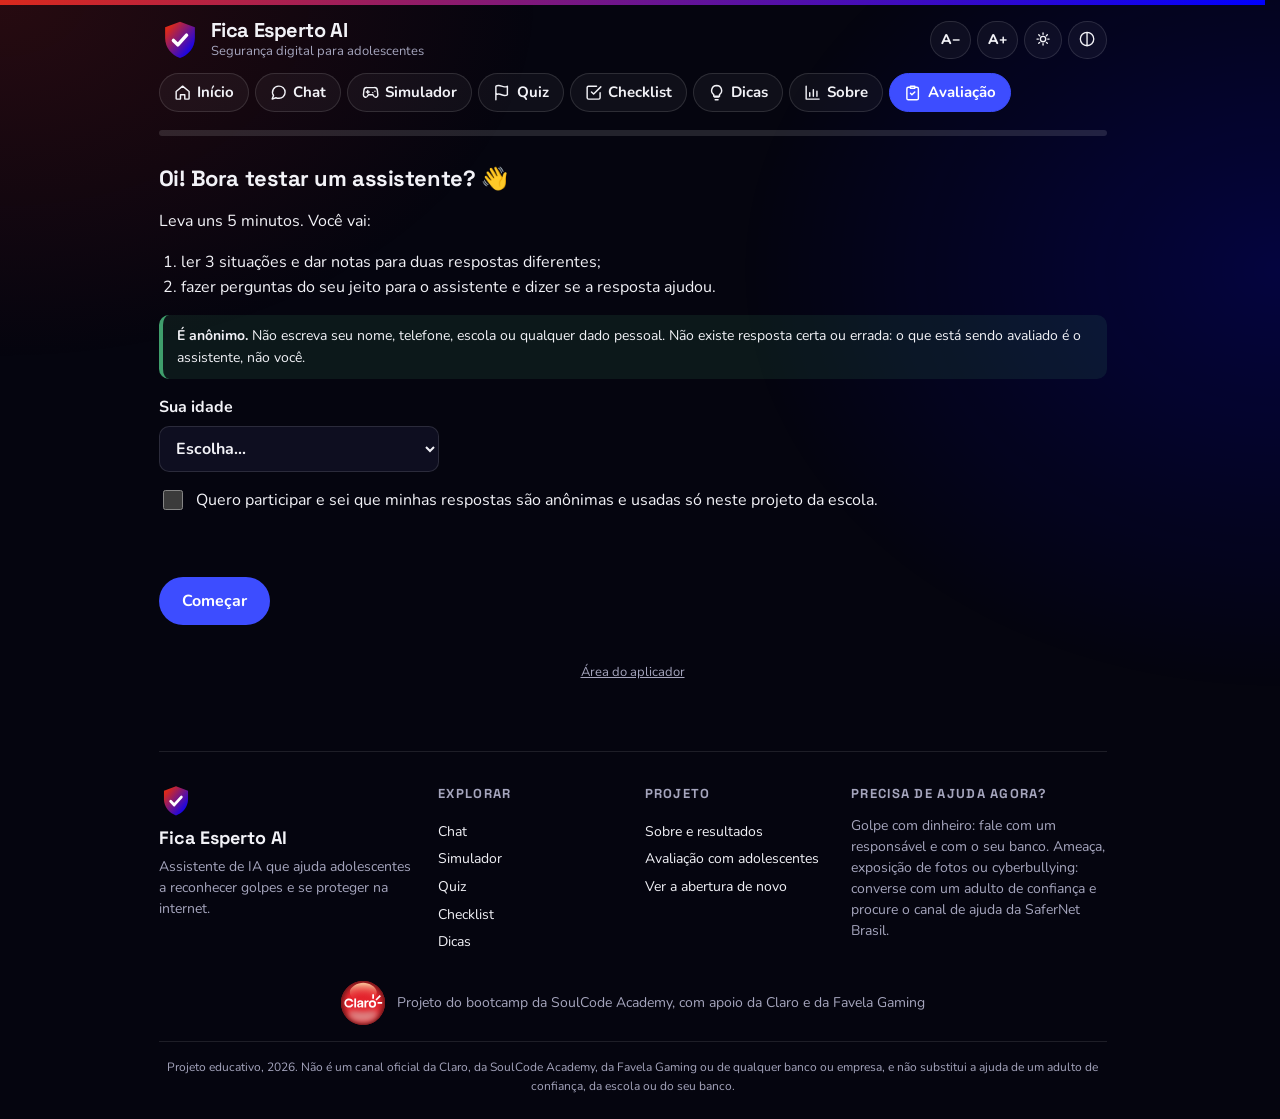
==== site/avaliacao.html @ f3efc2d5 "Se Liga AI: assistente de segurança digital para adolescentes Notebook, site sem back-end (publicado" ====
<!doctype html>
<html lang="pt-BR">
<head>
  <meta charset="utf-8">
  <meta name="viewport" content="width=device-width, initial-scale=1">
  <title>Avaliação · Fica Esperto AI</title>
  <meta name="description" content="Avaliação do assistente de segurança digital com adolescentes.">
  <link rel="icon" href="data:image/svg+xml,%3Csvg xmlns='http://www.w3.org/2000/svg' viewBox='0 0 48 48'%3E%3ClinearGradient id='d' x1='0' y1='0' x2='1' y2='1'%3E%3Cstop offset='.15' stop-color='%23da291c'/%3E%3Cstop offset='.9' stop-color='%230000ff'/%3E%3C/linearGradient%3E%3Cpath d='M24 3 41 9.5v12.2c0 10.6-7.1 19.6-17 22.8C14.1 41.3 7 32.3 7 21.7V9.5Z' fill='url(%23d)'/%3E%3Cpath d='m16.5 24.5 5 5 10-11' fill='none' stroke='white' stroke-width='4' stroke-linecap='round' stroke-linejoin='round'/%3E%3C/svg%3E">
  <link rel="preconnect" href="https://fonts.googleapis.com">
  <link rel="preconnect" href="https://fonts.gstatic.com" crossorigin>
  <link rel="stylesheet" href="https://fonts.googleapis.com/css2?family=Nunito:wght@400;600;700;800;900&family=Space+Grotesk:wght@500;600;700&display=swap">
  <link rel="stylesheet" href="css/style.css">
  <meta name="theme-color" content="#05050f">
  <script>/* aplica tema e contraste salvos antes de desenhar, para a tela não piscar */try{var d=document.documentElement;if(localStorage.getItem("fe_tema")==="claro")d.dataset.tema="claro";if(localStorage.getItem("fe_contraste")==="alto")d.dataset.contraste="alto"}catch(e){}</script>
</head>
<body data-pagina="avaliacao">
  <div class="casca">
    <div id="topo-site"></div>

    <main id="conteudo">
    <div class="progresso" aria-hidden="true"><div id="barra"></div></div>

    <!-- Tela inicial -->
    <section id="tela-inicio" class="tela">
      <h2>Oi! Bora testar um assistente? 👋</h2>
      <p>Leva uns 5 minutos. Você vai:</p>
      <ol>
        <li>ler 3 situações e dar notas para duas respostas diferentes;</li>
        <li>fazer perguntas do seu jeito para o assistente e dizer se a resposta ajudou.</li>
      </ol>
      <div class="aviso">
        <strong>É anônimo.</strong> Não escreva seu nome, telefone, escola ou qualquer dado pessoal.
        Não existe resposta certa ou errada: o que está sendo avaliado é o assistente, não você.
      </div>
      <label class="campo">
        <span>Sua idade</span>
        <select id="faixa">
          <option value="">Escolha...</option>
          <option value="ate_12">até 12 anos</option>
          <option value="13_14">13 a 14 anos</option>
          <option value="15_17">15 a 17 anos</option>
          <option value="18_mais">18 anos ou mais</option>
        </select>
      </label>
      <label class="confirmar">
        <input type="checkbox" id="concordo">
        <span>Quero participar e sei que minhas respostas são anônimas e usadas só neste projeto da escola.</span>
      </label>
      <p id="erro-inicio" class="erro" role="alert"></p>
      <button id="comecar" class="botao-principal" type="button">Começar</button>
    </section>

    <!-- Comparação de respostas -->
    <section id="tela-comparacao" class="tela" hidden>
      <p class="passo" id="passo-comparacao"></p>
      <h2 id="situacao"></h2>
      <p class="instrucao">Leia as duas respostas e dê uma nota para cada uma.</p>
      <div id="respostas" class="duas-colunas"></div>
      <fieldset class="escolha">
        <legend>Qual resposta te ajudaria mais nessa situação?</legend>
        <div class="opcoes">
          <label><input type="radio" name="preferida" value="A"> Resposta A</label>
          <label><input type="radio" name="preferida" value="B"> Resposta B</label>
        </div>
      </fieldset>
      <p id="erro-comparacao" class="erro" role="alert"></p>
      <button id="proxima" class="botao-principal" type="button">Próxima</button>
    </section>

    <!-- Perguntas livres -->
    <section id="tela-perguntas" class="tela" hidden>
      <p class="passo">Última parte</p>
      <h2>Agora pergunte do seu jeito</h2>
      <p class="instrucao">
        Pense numa situação que você ou alguém que você conhece já viveu na internet (golpe, link estranho,
        senha, fake news...) e pergunte. Faça até 3 perguntas. <strong>Sem dados pessoais.</strong>
      </p>
      <form id="form-pergunta" class="entrada" autocomplete="off">
        <label for="pergunta-livre" class="sr-only">Sua pergunta</label>
        <input id="pergunta-livre" type="text" maxlength="300" placeholder="Escreva como você escreveria no chat..." required>
        <button type="submit" class="enviar" aria-label="Enviar pergunta">
          <svg viewBox="0 0 24 24" aria-hidden="true"><path d="M3 20.5 21 12 3 3.5l3 8.5-3 8.5Zm3-8.5h8"/></svg>
        </button>
      </form>
      <div id="resposta-livre"></div>
      <p id="contador-perguntas" class="instrucao"></p>
      <button id="terminar" class="botao-secundario" type="button">Terminar</button>
    </section>

    <!-- Fim -->
    <section id="tela-fim" class="tela" hidden>
      <h2>Valeu demais! 💜</h2>
      <p>Suas respostas foram salvas. Pode devolver o aparelho para quem está aplicando o teste.</p>
      <button id="proximo-participante" class="botao-principal" type="button">Próximo participante</button>
    </section>

    <!-- Área do aplicador -->
    <section id="tela-aplicador" class="tela" hidden>
      <h2>Área do aplicador</h2>
      <p id="resumo-aplicador"></p>
      <p class="instrucao">
        Os resultados ficam salvos só neste navegador. Baixe os dois arquivos e coloque-os na pasta do notebook
        (seção 9) para analisar.
      </p>
      <div class="botoes">
        <button id="baixar-comparacoes" class="botao-principal" type="button">Baixar avaliacao_comparacoes.csv</button>
        <button id="baixar-perguntas" class="botao-principal" type="button">Baixar avaliacao_perguntas.csv</button>
      </div>
      <div class="botoes">
        <button id="voltar-inicio" class="botao-secundario" type="button">Voltar para o início</button>
        <button id="apagar" class="botao-perigo" type="button">Apagar todos os resultados</button>
      </div>
      <p id="aviso-armazenamento" class="erro" role="alert"></p>
    </section>

    </main>

    <footer class="rodape">
      <button id="abrir-aplicador" class="link" type="button">Área do aplicador</button>
    </footer>
  </div>

  <script src="js/comum.js" defer></script>
  <script src="js/modelo.js" defer></script>
  <script src="js/assistente.js" defer></script>
  <script src="js/formatar.js" defer></script>
  <script src="js/avaliacao.js" defer></script>
</body>
</html>
---- site/css/style.css ----
/* ===================== Cores e tokens ===================== */
/* Cores da Claro (vermelho #DA291C) e da SoulCode Academy (azul #0000FF e amarelo #F9B040).
   Padrão: tema escuro tecnológico em todas as páginas. O tema claro é opcional (botão de sol/lua). */
:root {
  --claro: #da291c;
  --soulcode: #0000ff;
  --soulcode-amarelo: #f9b040;
  --gradiente-marca: linear-gradient(135deg, #da291c, #0000ff);
  --fundo: #05050f;
  --brilho-fundo:
    radial-gradient(900px 600px at 0% 0%, rgba(218, 41, 28, 0.16), transparent 60%),
    radial-gradient(900px 700px at 100% 30%, rgba(0, 0, 255, 0.2), transparent 60%);
  --painel: #0e0e20;             /* superfícies sólidas (menus, campos, barra de baixo) */
  --painel-2: #15152c;
  --vidro: rgba(255, 255, 255, 0.045);   /* cartões de vidro fosco */
  --vidro-borda: rgba(255, 255, 255, 0.1);
  --texto: #f2f2f7;
  --texto-suave: #a5a5bd;
  --borda: rgba(255, 255, 255, 0.12);
  --primaria: #3d4dff;          /* fundo de botões, menu ativo, bolha do usuário */
  --primaria-escura: #5c6bff;
  --primaria-clara: rgba(70, 90, 255, 0.16);
  --primaria-tinta: #8c98ff;    /* texto e links na cor da marca */
  --primaria-texto: #ffffff;
  --bolha-usuario: #3d4dff;
  --bolha-assistente: #13132a;
  --exemplo: rgba(249, 176, 64, 0.1);
  --exemplo-borda: #f9b040;
  --aviso: rgba(76, 194, 130, 0.1);
  --aviso-borda: #3f9e6c;
  --alerta: rgba(218, 41, 28, 0.14);
  --alerta-borda: #ff6b5e;
  --sucesso: #4cc282;
  --sucesso-fundo: rgba(76, 194, 130, 0.14);
  /* gráficos: paleta validada para fundo escuro (azul = assistente, vermelho = baseline) */
  --serie-assistente: #6b7bff;
  --serie-baseline: #e8443a;
  --grade: rgba(255, 255, 255, 0.08);
  --eixo: rgba(255, 255, 255, 0.22);
  --sombra: none;
  --apagado: rgba(255, 255, 255, 0.36);   /* palavras ainda não acesas (contraste mínimo de 3:1 para texto grande) */
  --raio: 18px;
  --escala: 1;
  color-scheme: dark;
}

/* Tema claro (opcional) */
:root[data-tema="claro"] {
  --fundo: #f4f5fa;
  --brilho-fundo:
    radial-gradient(900px 600px at 0% 0%, rgba(218, 41, 28, 0.06), transparent 60%),
    radial-gradient(900px 700px at 100% 30%, rgba(0, 0, 255, 0.06), transparent 60%);
  --painel: #ffffff;
  --painel-2: #f7f8fc;
  --vidro: rgba(255, 255, 255, 0.75);
  --vidro-borda: #e2e3ec;
  --texto: #1f1d1d;
  --texto-suave: #5c5c66;
  --borda: #e2e3ec;
  --primaria: #0000ff;
  --primaria-escura: #0000cc;
  --primaria-clara: #e6e6ff;
  --primaria-tinta: #0000ff;
  --bolha-usuario: #0000ff;
  --bolha-assistente: #ffffff;
  --exemplo: #fff4e0;
  --aviso: #e9f7ef;
  --aviso-borda: #6fcf97;
  --alerta: #fdecea;
  --alerta-borda: #da291c;
  --sucesso: #1f8a4c;
  --sucesso-fundo: #e5f6ec;
  --serie-assistente: #0000ff;
  --serie-baseline: #da291c;
  --grade: #e1e0d9;
  --eixo: #c3c2b7;
  --sombra: 0 1px 3px rgba(31, 29, 29, 0.08), 0 4px 16px rgba(0, 0, 255, 0.05);
  --apagado: rgba(31, 29, 29, 0.5);
  color-scheme: light;
}

/* Alto contraste (botão na barra de acessibilidade) */
:root[data-contraste="alto"] {
  --fundo: #000000;
  --painel: #000000;
  --painel-2: #000000;
  --texto: #ffffff;
  --texto-suave: #ffffff;
  --borda: #ffffff;
  --primaria: #ffd84d;
  --primaria-escura: #ffe680;
  --primaria-clara: #222200;
  --primaria-tinta: #ffd84d;
  --primaria-texto: #000000;
  --bolha-usuario: #ffd84d;
  --bolha-assistente: #000000;
  --exemplo: #000000;
  --exemplo-borda: #ffd84d;
  --aviso: #000000;
  --aviso-borda: #ffffff;
  --alerta: #000000;
  --alerta-borda: #ff8080;
  --sucesso: #7dffb0;
  --sucesso-fundo: #000000;
  --serie-assistente: #3987e5;
  --serie-baseline: #d95926;
  --grade: #444444;
  --eixo: #ffffff;
  --sombra: none;
  --brilho-fundo: none;
  --vidro: #000000;
  --vidro-borda: #ffffff;
  --apagado: #5e5e5e;
  color-scheme: dark;
}
:root[data-contraste="alto"] a { color: #ffd84d; }
:root[data-contraste="alto"] .interruptor .trilho { background: #000000; border: 2px solid #ffffff; }
:root[data-contraste="alto"] .interruptor .trilho::after { background: #ffffff; top: 1px; left: 1px; }
:root[data-contraste="alto"] .interruptor input:checked + .trilho { background: #ffd84d; border-color: #ffd84d; }
:root[data-contraste="alto"] .interruptor input:checked + .trilho::after { background: #000000; }

/* ===================== Base ===================== */
* { box-sizing: border-box; }

html { font-size: calc(16px * var(--escala)); }
html, body { margin: 0; }

body {
  background: var(--fundo);
  color: var(--texto);
  font-family: "Nunito", system-ui, -apple-system, "Segoe UI", Roboto, Arial, sans-serif;
  font-size: 1rem;
  line-height: 1.55;
  min-height: 100vh;
}

a { color: var(--primaria-tinta); }

/* brilho vermelho e azul do fundo: camada fixa separada, que o navegador não redesenha ao rolar */
body::after {
  content: "";
  position: fixed;
  inset: 0;
  z-index: -1;
  background: var(--brilho-fundo);
  pointer-events: none;
}

/* faixa com as cores da Claro e da SoulCode no topo de todas as páginas */
body::before {
  content: "";
  display: block;
  height: 5px;
  background: var(--gradiente-marca);
}
:root[data-contraste="alto"] body::before { background: #ffd84d; }

:focus-visible { outline: 3px solid var(--primaria); outline-offset: 2px; border-radius: 6px; }

.sr-only {
  position: absolute;
  width: 1px;
  height: 1px;
  overflow: hidden;
  clip: rect(0 0 0 0);
  white-space: nowrap;
}

.pular {
  position: absolute;
  left: 16px;
  top: -60px;
  background: var(--primaria);
  color: var(--primaria-texto);
  padding: 8px 14px;
  border-radius: 10px;
  z-index: 10;
  font-weight: 700;
}
.pular:focus { top: 8px; }

.casca {
  max-width: 980px;
  margin: 0 auto;
  padding: 0 16px;
}

/* ===================== Topo e menu ===================== */
.topo {
  display: flex;
  align-items: center;
  justify-content: space-between;
  gap: 12px;
  padding: 14px 0 8px;
}

.marca {
  display: flex;
  align-items: center;
  gap: 10px;
  color: var(--texto);
  text-decoration: none;
  min-width: 0;
}
.marca svg { width: 42px; height: 42px; flex: 0 0 auto; }
.marca strong { display: block; font-size: 1.25rem; line-height: 1.1; font-weight: 800; }
.marca small { display: block; font-size: 0.8125rem; color: var(--texto-suave); }

.acessibilidade { display: flex; gap: 6px; flex: 0 0 auto; }
.acessibilidade button {
  min-width: 38px;
  height: 38px;
  padding: 0 10px;
  border: 1px solid var(--borda);
  background: var(--painel);
  color: var(--texto);
  border-radius: 999px;
  font: inherit;
  font-weight: 800;
  font-size: 0.875rem;
  cursor: pointer;
}
.acessibilidade button[aria-pressed="true"] { background: var(--primaria); color: var(--primaria-texto); border-color: var(--primaria); }

.menu {
  display: flex;
  gap: 6px;
  overflow-x: auto;
  padding: 4px 0 10px;
  scrollbar-width: none;
}
.menu::-webkit-scrollbar { display: none; }
.menu a {
  flex: 0 0 auto;
  text-decoration: none;
  color: var(--texto);
  background: var(--painel);
  border: 1px solid var(--borda);
  border-radius: 999px;
  padding: 7px 14px;
  font-weight: 700;
  font-size: 0.9375rem;
}
.menu a:hover { border-color: var(--primaria); }
.menu a[aria-current="page"] { background: var(--primaria); border-color: var(--primaria); color: var(--primaria-texto); }

.aviso {
  background: var(--aviso);
  border-left: 4px solid var(--aviso-borda);
  border-radius: 10px;
  padding: 10px 14px;
  font-size: 0.875rem;
}

.rodape {
  padding: 12px 0 20px;
  font-size: 0.8125rem;
  color: var(--texto-suave);
  text-align: center;
}

/* ===================== Botões genéricos ===================== */
.botao-principal, .botao-secundario, .botao-perigo {
  font: inherit;
  font-weight: 700;
  border-radius: 999px;
  padding: 11px 22px;
  cursor: pointer;
  border: 1px solid transparent;
  text-decoration: none;
  display: inline-flex;
  align-items: center;
  gap: 8px;
}
.botao-principal { background: var(--primaria); color: var(--primaria-texto); }
.botao-principal:hover { background: var(--primaria-escura); }
.botao-secundario { background: var(--painel); color: var(--texto); border-color: var(--borda); }
.botao-secundario:hover { border-color: var(--primaria); }
.botao-perigo { background: transparent; color: var(--alerta-borda); border-color: var(--alerta-borda); }
.botoes { display: flex; flex-wrap: wrap; gap: 10px; margin: 12px 0; }

.chip {
  flex: 0 0 auto;
  border: 1px solid var(--borda);
  background: var(--painel);
  color: var(--texto);
  border-radius: 999px;
  padding: 7px 14px;
  font: inherit;
  font-size: 0.875rem;
  font-weight: 600;
  cursor: pointer;
  text-decoration: none;
}
.chip:hover { border-color: var(--primaria); color: var(--primaria-tinta); }

.link {
  background: none;
  border: none;
  color: var(--texto-suave);
  text-decoration: underline;
  font: inherit;
  cursor: pointer;
}

/* ===================== Chat ===================== */
.pagina-chat { display: flex; flex-direction: column; height: 100vh; height: 100dvh; }
.pagina-chat .casca { display: flex; flex-direction: column; flex: 1; min-height: 0; width: 100%; }

.barra-chat {
  display: flex;
  flex-wrap: wrap;
  align-items: center;
  justify-content: space-between;
  gap: 8px;
  padding: 8px 0 0;
}

.interruptor {
  display: inline-flex;
  align-items: center;
  gap: 10px;
  font-size: 0.875rem;
  font-weight: 700;
  cursor: pointer;
}
.interruptor input { position: absolute; opacity: 0; width: 1px; height: 1px; }
.interruptor .trilho {
  width: 42px;
  height: 24px;
  border-radius: 999px;
  background: var(--borda);
  position: relative;
  transition: background 0.2s;
  flex: 0 0 auto;
}
.interruptor .trilho::after {
  content: "";
  position: absolute;
  top: 3px;
  left: 3px;
  width: 18px;
  height: 18px;
  border-radius: 50%;
  background: #ffffff;
  transition: transform 0.2s;
}
.interruptor input:checked + .trilho { background: var(--primaria); }
.interruptor input:checked + .trilho::after { transform: translateX(18px); }
.interruptor input:focus-visible + .trilho { outline: 3px solid var(--primaria); outline-offset: 2px; }

.botao-texto {
  border: 1px solid var(--borda);
  background: var(--painel);
  color: var(--texto);
  border-radius: 999px;
  padding: 7px 14px;
  font: inherit;
  font-size: 0.875rem;
  font-weight: 700;
  cursor: pointer;
  white-space: nowrap;
  text-decoration: none;
}
.botao-texto:hover { border-color: var(--primaria); }

.conversa {
  flex: 1;
  overflow-y: auto;
  padding: 16px 0;
  display: flex;
  flex-direction: column;
  gap: 14px;
}

.linha-assistente { display: flex; gap: 10px; align-items: flex-start; max-width: 88%; }
.linha-assistente .avatar { width: 34px; height: 34px; flex: 0 0 auto; margin-top: 2px; }
.linha-assistente .mensagem { max-width: 100%; flex: 1; min-width: 0; }

.mensagem {
  max-width: 85%;
  padding: 12px 16px;
  border-radius: var(--raio);
  box-shadow: var(--sombra);
  animation: surgir 0.2s ease-out;
  overflow-wrap: anywhere;
}
.mensagem.usuario {
  align-self: flex-end;
  background: var(--bolha-usuario);
  color: var(--primaria-texto);
  border-bottom-right-radius: 6px;
}
.mensagem.assistente {
  align-self: flex-start;
  background: var(--bolha-assistente);
  border: 1px solid var(--borda);
  border-top-left-radius: 6px;
}
.mensagem.assistente.sensivel { background: var(--alerta); border-color: var(--alerta-borda); }

.mensagem p { margin: 0 0 8px; }
.mensagem p:last-child { margin-bottom: 0; }
.mensagem .titulo { font-weight: 800; }
.mensagem ol { margin: 4px 0 10px; padding-left: 22px; }
.mensagem li { margin-bottom: 4px; }

.mensagem .exemplo, .mensagem .atencao {
  border-radius: 8px;
  padding: 8px 12px;
  margin: 8px 0;
  font-size: 0.9375rem;
}
.mensagem .exemplo { background: var(--exemplo); border-left: 4px solid var(--exemplo-borda); }
.mensagem .atencao { background: var(--alerta); border-left: 4px solid var(--alerta-borda); }
.mensagem .referencia { font-size: 0.8125rem; color: var(--texto-suave); }

.etiqueta {
  display: inline-block;
  font-size: 0.75rem;
  font-weight: 800;
  color: var(--primaria-tinta);
  background: var(--primaria-clara);
  border-radius: 999px;
  padding: 2px 10px;
  margin-bottom: 8px;
}

.acoes {
  display: flex;
  flex-wrap: wrap;
  align-items: center;
  gap: 6px;
  margin-top: 10px;
  padding-top: 10px;
  border-top: 1px solid var(--borda);
  font-size: 0.8125rem;
  color: var(--texto-suave);
}
.acoes button {
  border: 1px solid var(--borda);
  background: transparent;
  color: var(--texto);
  border-radius: 999px;
  padding: 4px 11px;
  font: inherit;
  font-size: 0.8125rem;
  font-weight: 700;
  cursor: pointer;
}
.acoes button:hover, .acoes button[aria-pressed="true"] { border-color: var(--primaria); color: var(--primaria-tinta); }
.acoes .separador { flex: 1; }

.explicacao {
  margin-top: 10px;
  padding: 10px 12px;
  border-radius: 10px;
  background: var(--painel-2);
  border: 1px dashed var(--borda);
  font-size: 0.875rem;
}
.explicacao .palavras { display: flex; flex-wrap: wrap; gap: 6px; margin: 6px 0; }
.explicacao .palavras span {
  background: var(--primaria-clara);
  color: var(--primaria-tinta);
  font-weight: 800;
  border-radius: 6px;
  padding: 1px 8px;
}
.medidor { height: 8px; border-radius: 999px; background: var(--primaria-clara); overflow: hidden; margin: 6px 0 2px; }
.medidor div { height: 100%; background: var(--primaria); border-radius: 999px; }

.continuar { display: flex; flex-wrap: wrap; gap: 6px; margin-top: 10px; }
.continuar .chip { font-size: 0.8125rem; padding: 5px 12px; }

.duvida .opcoes-duvida { display: flex; flex-wrap: wrap; gap: 8px; margin-top: 10px; }
.duvida .opcoes-duvida .chip { background: var(--primaria-clara); color: var(--primaria-tinta); border-color: transparent; font-weight: 800; }

/* Modo comparação */
.comparacao {
  display: grid;
  grid-template-columns: 1fr 1fr;
  gap: 12px;
  width: 100%;
  animation: surgir 0.2s ease-out;
}
.comparacao .lado { display: flex; flex-direction: column; gap: 6px; min-width: 0; }
.comparacao .lado-titulo { display: flex; align-items: center; gap: 8px; font-size: 0.8125rem; font-weight: 800; color: var(--texto-suave); }
.comparacao .chave { width: 12px; height: 12px; border-radius: 3px; flex: 0 0 auto; }
.comparacao .mensagem { max-width: 100%; }
.comparacao .baseline .mensagem { border-top: 4px solid var(--serie-baseline); border-top-left-radius: var(--raio); }
.comparacao .assistente-lado .mensagem { border-top: 4px solid var(--serie-assistente); border-top-left-radius: var(--raio); }
.sem-resposta { font-weight: 800; color: var(--alerta-borda); }

.digitando { display: flex; gap: 4px; padding: 16px; }
.digitando span {
  width: 8px;
  height: 8px;
  border-radius: 50%;
  background: var(--texto-suave);
  animation: pulo 1s infinite ease-in-out;
}
.digitando span:nth-child(2) { animation-delay: 0.15s; }
.digitando span:nth-child(3) { animation-delay: 0.3s; }

.sugestoes { padding-bottom: 6px; }
.sugestoes-titulo { margin: 0 0 6px; font-size: 0.8125rem; color: var(--texto-suave); }
.chips { display: flex; gap: 8px; overflow-x: auto; padding-bottom: 4px; scrollbar-width: thin; }

.entrada { display: flex; gap: 8px; padding: 8px 0; }
.entrada input {
  flex: 1;
  min-width: 0;
  border: 1px solid var(--borda);
  background: var(--painel);
  color: var(--texto);
  border-radius: 999px;
  padding: 12px 18px;
  font: inherit;
}
.entrada input:focus { outline: 2px solid var(--primaria); outline-offset: 1px; }
.enviar {
  flex: 0 0 48px;
  height: 48px;
  border: none;
  border-radius: 50%;
  background: var(--primaria);
  cursor: pointer;
  display: grid;
  place-items: center;
}
.enviar svg { width: 22px; height: 22px; fill: none; stroke: var(--primaria-texto); stroke-width: 2; stroke-linejoin: round; }

/* ===================== Páginas de conteúdo ===================== */
.conteudo { padding: 8px 0 24px; }
.conteudo > h1, .cabecalho-pagina h1 { font-size: clamp(1.875rem, 4vw, 2.75rem); line-height: 1.1; margin: 18px 0 8px; font-weight: 900; letter-spacing: -0.02em; }
.cabecalho-pagina p { margin: 0 0 16px; color: var(--texto-suave); max-width: 640px; }

.cartao {
  background: var(--vidro);
  border: 1px solid var(--vidro-borda);
  border-radius: var(--raio);
  padding: 18px;
  box-shadow: var(--sombra);
}
.cartao h2, .cartao h3 { margin: 0 0 8px; line-height: 1.25; }
.grade { display: grid; gap: 14px; grid-template-columns: repeat(auto-fill, minmax(260px, 1fr)); }

.selo {
  display: inline-flex;
  align-items: center;
  gap: 6px;
  font-size: 0.8125rem;
  font-weight: 800;
  border-radius: 999px;
  padding: 3px 10px;
}
.selo.ok { background: var(--sucesso-fundo); color: var(--sucesso); }
.selo.ruim { background: var(--alerta); color: var(--alerta-borda); }
.selo.neutro { background: var(--primaria-clara); color: var(--primaria-tinta); }

.progresso { height: 6px; background: var(--borda); border-radius: 999px; overflow: hidden; margin: 8px 0 12px; }
.progresso div { height: 100%; width: 0; background: var(--primaria); transition: width 0.3s; }

/* Simulador */
.celular {
  max-width: 420px;
  margin: 0 auto;
  border-radius: 34px;
  border: 1px solid var(--vidro-borda);
  background: var(--painel-2);
  overflow: hidden;
  box-shadow: 0 0 0 8px #14142a, 0 30px 80px rgba(0, 0, 255, 0.22), 0 0 60px rgba(218, 41, 28, 0.1);
  box-shadow: var(--sombra);
}
.celular-topo {
  display: flex;
  align-items: center;
  gap: 10px;
  padding: 12px 16px;
  background: var(--painel);
  border-bottom: 1px solid var(--borda);
}
.celular-topo .foto {
  width: 38px;
  height: 38px;
  border-radius: 50%;
  display: grid;
  place-items: center;
  background: var(--primaria-clara);
  font-size: 1.25rem;
}
.celular-topo strong { display: block; line-height: 1.2; }
.celular-topo small { color: var(--texto-suave); }
.celular-conversa { padding: 14px; display: flex; flex-direction: column; gap: 10px; min-height: 320px; }
.celular-conversa .mensagem { max-width: 85%; }
.celular-opcoes { padding: 12px 14px 16px; display: flex; flex-direction: column; gap: 8px; border-top: 1px solid var(--borda); background: var(--painel); }
.celular-opcoes button {
  text-align: left;
  border: 1px solid var(--primaria);
  background: var(--painel);
  color: var(--texto);
  border-radius: 14px;
  padding: 10px 14px;
  font: inherit;
  cursor: pointer;
}
.celular-opcoes button:hover { background: var(--primaria-clara); }
.retorno { border-radius: 12px; padding: 10px 12px; font-size: 0.9375rem; align-self: stretch; }
.retorno.ok { background: var(--sucesso-fundo); border-left: 4px solid var(--sucesso); }
.retorno.ruim { background: var(--alerta); border-left: 4px solid var(--alerta-borda); }
.retorno.dica { background: var(--exemplo); border-left: 4px solid var(--exemplo-borda); }
.retorno ul { margin: 6px 0 0; padding-left: 20px; }

:root[data-tema="claro"] .celular { box-shadow: 0 0 0 8px #e6e7f0, 0 20px 50px rgba(0, 0, 255, 0.12); }
:root[data-contraste="alto"] .celular { box-shadow: none; }

/* Simulador com a cara de cada app (sempre escuro, como o modo escuro dos apps) */
.celular[data-app] { --app-fundo: #0b141a; --app-topo: #202c33; --app-recebida: #202c33; --app-enviada: #005c4b; --app-texto: #e9edef; --app-status: #8696a0; color: var(--app-texto); }
.celular[data-app="jogo"] { --app-fundo: #1e1f22; --app-topo: #2b2d31; --app-recebida: #2b2d31; --app-enviada: #5865f2; --app-status: #949ba4; }
.celular[data-app="instagram"] { --app-fundo: #000000; --app-topo: #121212; --app-recebida: #262626; --app-enviada: linear-gradient(135deg, #7c3aed, #3b82f6); --app-status: #a8a8a8; }
.celular[data-app] .celular-topo { background: var(--app-topo); border-bottom-color: rgba(255, 255, 255, 0.06); }
.celular[data-app] .celular-topo small { color: var(--app-status); }
.celular[data-app] .celular-conversa {
  background-color: var(--app-fundo);
  background-image: radial-gradient(rgba(255, 255, 255, 0.035) 1px, transparent 1.5px);
  background-size: 18px 18px;
}
.celular[data-app] .celular-conversa .mensagem { box-shadow: none; padding: 7px 10px 5px; border-radius: 10px; font-size: 0.9375rem; }
.celular[data-app] .celular-conversa .mensagem p { margin: 0; }
.celular[data-app] .mensagem.assistente { background: var(--app-recebida); border: none; color: var(--app-texto); border-top-left-radius: 2px; }
.celular[data-app] .mensagem.usuario { background: var(--app-enviada); color: #ffffff; border-top-right-radius: 2px; border-bottom-right-radius: 10px; }
.celular[data-app="instagram"] .mensagem { border-radius: 20px !important; padding: 9px 14px 6px !important; }
.celular .meta { display: flex; justify-content: flex-end; align-items: center; gap: 3px; font-size: 0.6875rem; opacity: 0.7; margin-top: 2px; }
.celular .ticks { width: 16px; height: 11px; fill: none; stroke: #53bdeb; stroke-width: 1.8; stroke-linecap: round; stroke-linejoin: round; }
.celular[data-app="instagram"] .ticks, .celular[data-app="jogo"] .ticks { stroke: #ffffff; }
.celular[data-app] .digitando span { background: var(--app-status); }
:root[data-contraste="alto"] .celular[data-app] { --app-fundo: #000000; --app-topo: #000000; --app-recebida: #000000; --app-enviada: #000000; }
:root[data-contraste="alto"] .celular[data-app] .mensagem { border: 1px solid #ffffff !important; }

.confete { position: fixed; inset: 0; z-index: 200; pointer-events: none; }

/* Quiz */
.quiz { max-width: 640px; margin: 0 auto; }
.mensagem-quiz {
  background: var(--vidro);
  border: 1px solid var(--vidro-borda);
  border-radius: var(--raio);
  padding: 16px;
  margin: 12px 0;
}
.mensagem-quiz .remetente { font-size: 0.8125rem; color: var(--texto-suave); font-weight: 700; margin-bottom: 6px; }
.mensagem-quiz .texto { font-size: 1.0625rem; }
.respostas-quiz { display: grid; grid-template-columns: 1fr 1fr; gap: 10px; }
.respostas-quiz button {
  font: inherit;
  font-weight: 800;
  font-size: 1rem;
  padding: 14px;
  border-radius: 14px;
  cursor: pointer;
  border: 2px solid var(--borda);
  background: var(--painel);
  color: var(--texto);
}
.respostas-quiz button:hover:not(:disabled) { border-color: var(--primaria); }
.respostas-quiz button:disabled { cursor: default; opacity: 0.75; }
.placar { font-size: 3rem; font-weight: 800; line-height: 1; margin: 8px 0; }

/* respostas do quiz: a escolhida fica verde ou vermelha, e a certa é indicada */
.respostas-quiz button.acertou { border-color: var(--sucesso); background: var(--sucesso-fundo); color: var(--texto); opacity: 1; animation: pulo-resposta 0.35s ease; }
.respostas-quiz button.errou { border-color: var(--alerta-borda); background: var(--alerta); color: var(--texto); opacity: 1; animation: tremer 0.35s ease; }
.respostas-quiz button.era-certa { border-color: var(--sucesso); border-style: dashed; opacity: 1; }
@keyframes pulo-resposta { 50% { transform: scale(1.04); } }
@keyframes tremer { 25% { transform: translateX(-6px); } 75% { transform: translateX(6px); } }
.resultado-quiz { text-align: center; }
.resultado-emoji { font-size: 3.5rem; line-height: 1; }
.resultado-quiz .placar { font-size: 4rem; font-weight: 900; background: linear-gradient(90deg, #ff5a4d, #8c98ff); -webkit-background-clip: text; background-clip: text; color: transparent; }
:root[data-contraste="alto"] .resultado-quiz .placar { background: none; color: #ffd84d; }

/* ===================== Mensagens do quiz com a cara de cada canal ===================== */
.mock-moldura { display: grid; place-items: center; padding: 22px 12px; margin: 10px 0 14px; border-radius: 22px; background: var(--vidro); border: 1px solid var(--vidro-borda); }
.mock { width: min(100%, 400px); border-radius: 18px; overflow: hidden; color: #e9edef; background: #111b21; box-shadow: 0 16px 40px rgba(0, 0, 0, 0.35); font-size: 0.9375rem; text-align: left; }
.mock small { display: block; font-size: 0.75rem; opacity: 0.65; }
.mock .icone { width: 20px; height: 20px; }
.mock-topo { display: flex; align-items: center; gap: 10px; padding: 12px 14px; background: #202c33; }
.mock-foto { width: 36px; height: 36px; border-radius: 50%; display: grid; place-items: center; background: rgba(255, 255, 255, 0.1); font-size: 1.125rem; flex: 0 0 auto; }
.mock-balao { position: relative; margin: 14px; padding: 9px 12px 18px; border-radius: 4px 12px 12px 12px; background: #202c33; max-width: 88%; line-height: 1.45; }
.mock-hora { position: absolute; right: 10px; bottom: 4px; font-size: 0.6875rem; opacity: 0.6; }
/* SMS: balão cinza, estilo app de mensagens */
.mock-sms { background: #1c1c1e; }
.mock-sms .mock-topo { background: #2c2c2e; }
.mock-sms .mock-balao { background: #3a3a3c; border-radius: 18px; padding-bottom: 10px; }
/* WhatsApp e grupos */
.mock-whats .mock-conversa { background-color: #0b141a; background-image: radial-gradient(rgba(255, 255, 255, 0.035) 1px, transparent 1.5px); background-size: 18px 18px; padding: 2px 0; }
.mock-autor { display: block; color: #f9b040; font-size: 0.8125rem; margin-bottom: 2px; }
.mock-encaminhada { display: block; font-size: 0.75rem; opacity: 0.65; margin-bottom: 4px; }
/* notificação no topo da tela */
.mock-notificacao { display: flex; gap: 12px; padding: 14px; background: rgba(40, 40, 46, 0.96); border-radius: 22px; }
.mock-notificacao p { margin: 2px 0 0; }
.mock-linha { display: flex; justify-content: space-between; align-items: baseline; gap: 8px; }
.mock-app { width: 40px; height: 40px; border-radius: 11px; display: grid; place-items: center; flex: 0 0 auto; background: linear-gradient(135deg, #da291c, #3d4dff); color: #ffffff; }
.mock-contexto { display: flex; align-items: center; gap: 6px; font-size: 0.8125rem; color: var(--texto-suave); margin: 12px 0 0; }
/* e-mail */
.mock-email { background: #ffffff; color: #1f1f1f; padding: 16px 18px; }
.mock-cabecalho { display: flex; align-items: center; gap: 10px; }
.mock-email .mock-foto { background: #fde7e5; color: #c5221f; }
.mock-email h3 { margin: 14px 0 6px; font-size: 1.0625rem; }
.mock-email p { margin: 0 0 14px; color: #444; }
.mock-botao-falso { display: inline-block; padding: 9px 18px; border-radius: 6px; background: #1a73e8; color: #ffffff; font-weight: 700; font-size: 0.875rem; }
/* chat de jogo */
.mock-jogo { background: #313338; }
.mock-jogo .mock-topo { background: #2b2d31; }
.mock-jogo-msg { display: flex; gap: 10px; padding: 14px; }
.mock-jogo-msg p { margin: 2px 0 0; }
.mock-selo { font-size: 0.625rem; background: #5865f2; color: #ffffff; padding: 1px 6px; border-radius: 4px; vertical-align: middle; }
/* página de Wi-Fi */
.mock-wifi { background: #ffffff; color: #1f1f1f; padding: 18px; }
.mock-wifi-topo { display: grid; justify-items: center; text-align: center; gap: 2px; margin-bottom: 10px; color: #1f1f1f; }
.mock-wifi-topo .icone { width: 30px; height: 30px; color: #0000ff; }
.mock-wifi p { margin: 0 0 8px; }
.mock-campo { display: block; padding: 9px 12px; margin-bottom: 8px; border: 1px solid #d0d0d6; border-radius: 8px; color: #777; font-size: 0.875rem; }
.mock-wifi .mock-botao-falso { display: block; text-align: center; }
/* pedido de permissão do sistema */
.mock-permissao { background: rgba(44, 44, 48, 0.98); padding: 20px 16px 8px; text-align: center; border-radius: 26px; }
.mock-permissao .mock-app { margin: 0 auto 10px; }
.mock-permissao h3 { margin: 0 0 6px; font-size: 1rem; }
.mock-permissao p { margin: 0 0 12px; font-size: 0.8125rem; opacity: 0.7; }
.mock-opcao { display: block; padding: 11px; border-top: 1px solid rgba(255, 255, 255, 0.12); color: #6ea8ff; font-weight: 700; }

/* Checklist */
.lista-check { list-style: none; padding: 0; margin: 0; display: flex; flex-direction: column; gap: 10px; }
.item-check {
  display: flex;
  flex-wrap: wrap;
  align-items: center;
  justify-content: space-between;
  gap: 10px;
  background: var(--vidro);
  border: 1px solid var(--borda);
  border-radius: 14px;
  padding: 12px 14px;
}
.item-check span { flex: 1 1 260px; }
.sim-nao { display: flex; gap: 6px; }
.sim-nao button {
  font: inherit;
  font-weight: 800;
  border-radius: 999px;
  padding: 6px 16px;
  border: 1px solid var(--borda);
  background: var(--painel);
  color: var(--texto);
  cursor: pointer;
}
.sim-nao button[aria-pressed="true"][data-valor="sim"] { background: var(--sucesso); border-color: var(--sucesso); color: #ffffff; }
.sim-nao button[aria-pressed="true"][data-valor="nao"] { background: var(--alerta-borda); border-color: var(--alerta-borda); color: #ffffff; }
:root[data-contraste="alto"] .sim-nao button[aria-pressed="true"] { color: #000000; }

/* Dicas */
.card-dica { display: flex; flex-direction: column; gap: 10px; }
.card-dica .icone-emoji { font-size: 2rem; line-height: 1; }
.card-dica ul { margin: 0; padding-left: 20px; }
.card-dica .botoes { margin: auto 0 0; }

/* Sobre */
.hero {
  background: var(--gradiente-marca);
  color: #ffffff;
  border-radius: 24px;
  padding: 28px 24px;
  margin: 8px 0 18px;
}
:root[data-contraste="alto"] .hero { background: #000000; border: 2px solid #ffffff; }
.hero h1 { margin: 0 0 8px; font-size: 1.875rem; line-height: 1.15; font-weight: 800; }
.hero p { margin: 0; max-width: 640px; opacity: 0.95; }
.secao { margin: 26px 0; }
.secao > h2 { font-size: 1.375rem; margin: 0 0 12px; font-weight: 800; }

.passos-fluxo { counter-reset: passo; display: grid; gap: 10px; padding: 0; margin: 0; grid-template-columns: repeat(auto-fill, minmax(140px, 1fr)); }
.passos-fluxo li { list-style: none; counter-increment: passo; }
.passos-fluxo li::before {
  content: counter(passo);
  display: grid;
  place-items: center;
  width: 28px;
  height: 28px;
  border-radius: 50%;
  background: var(--primaria);
  color: var(--primaria-texto);
  font-weight: 800;
  margin-bottom: 6px;
}

.tiles { display: grid; gap: 12px; grid-template-columns: repeat(auto-fill, minmax(200px, 1fr)); }
.tile { background: var(--vidro); border: 1px solid var(--vidro-borda); border-radius: 18px; padding: 18px; }
.tile .rotulo { font-size: 0.875rem; color: var(--texto-suave); }
.tile .valor { font-size: 1.875rem; font-weight: 900; line-height: 1.2; letter-spacing: -0.01em; }
.tile .detalhe { font-size: 0.8125rem; color: var(--texto-suave); }
.tile.destaque { grid-column: span 2; }
.tile.destaque .valor { font-size: 3.25rem; }
.seta { color: var(--texto-suave); font-weight: 600; font-size: 1.25rem; }

.grafico { position: relative; }
.grafico svg { width: 100%; height: auto; display: block; overflow: visible; }
.grafico .rotulo-eixo, .grafico .rotulo-valor { fill: var(--texto); font-family: inherit; }
.grafico .rotulo-eixo { font-size: 13px; fill: var(--texto-suave); }
.grafico .rotulo-valor { font-size: 13px; font-weight: 700; }
.grafico .linha-grade { stroke: var(--grade); stroke-width: 1; }
.grafico .linha-base { stroke: var(--eixo); stroke-width: 1; }
.grafico .alvo { fill: transparent; cursor: pointer; }
.legenda { display: flex; flex-wrap: wrap; gap: 16px; font-size: 0.875rem; margin-bottom: 8px; }
.legenda span { display: inline-flex; align-items: center; gap: 6px; }
.legenda i { width: 12px; height: 12px; border-radius: 3px; display: inline-block; }
.dica-grafico {
  position: absolute;
  pointer-events: none;
  background: var(--texto);
  color: var(--fundo);
  font-size: 0.8125rem;
  padding: 6px 10px;
  border-radius: 8px;
  white-space: nowrap;
  transform: translate(-50%, -110%);
  opacity: 0;
  transition: opacity 0.1s;
}
table.dados { border-collapse: collapse; width: 100%; font-size: 0.875rem; margin-top: 8px; }
table.dados th, table.dados td { text-align: left; padding: 6px 8px; border-bottom: 1px solid var(--borda); }
table.dados td.num, table.dados th.num { text-align: right; font-variant-numeric: tabular-nums; }
details summary { cursor: pointer; font-weight: 700; color: var(--primaria-tinta); margin-top: 8px; }

/* ===================== Avaliação ===================== */
.tela { padding: 8px 0 24px; }
.tela h2 { font-size: 1.375rem; line-height: 1.3; margin: 8px 0 12px; }
.tela ol { padding-left: 22px; }
.tela .aviso { margin: 16px 0; }
.passo { margin: 8px 0 0; font-size: 0.8125rem; font-weight: 800; color: var(--primaria-tinta); text-transform: uppercase; letter-spacing: 0.04em; }
.instrucao { color: var(--texto-suave); font-size: 0.9375rem; }
.campo { display: flex; flex-direction: column; gap: 6px; margin: 16px 0; font-weight: 700; }
.campo select {
  font: inherit;
  padding: 10px 12px;
  border: 1px solid var(--borda);
  border-radius: 10px;
  background: var(--painel);
  color: var(--texto);
  max-width: 280px;
}
.confirmar { display: flex; gap: 10px; align-items: flex-start; margin: 16px 0; }
.confirmar input { width: 20px; height: 20px; margin-top: 2px; flex: 0 0 auto; accent-color: var(--primaria); }
.erro { color: var(--alerta-borda); font-weight: 700; min-height: 1.5em; margin: 8px 0; }
.duas-colunas { display: grid; grid-template-columns: 1fr 1fr; gap: 16px; }
.duas-colunas .cartao h3 { margin: 0 0 10px; font-size: 1rem; }
.cartao .mensagem { max-width: 100%; box-shadow: none; animation: none; }
fieldset { border: none; padding: 0; margin: 16px 0 0; min-width: 0; }
legend { font-weight: 700; margin-bottom: 8px; padding: 0; }
.notas { display: flex; gap: 6px; }
.notas label { flex: 1; }
.notas input { position: absolute; opacity: 0; pointer-events: none; }
.notas span {
  display: grid;
  place-items: center;
  height: 40px;
  border: 1px solid var(--borda);
  border-radius: 10px;
  cursor: pointer;
  font-weight: 700;
  background: var(--fundo);
}
.notas input:checked + span { background: var(--primaria); border-color: var(--primaria); color: var(--primaria-texto); }
.notas input:focus-visible + span { outline: 2px solid var(--primaria); outline-offset: 2px; }
.extremos { display: flex; justify-content: space-between; font-size: 0.75rem; color: var(--texto-suave); margin-top: 4px; }
.escolha .opcoes { display: flex; flex-wrap: wrap; gap: 10px; }
.escolha .opcoes label {
  display: flex;
  align-items: center;
  gap: 8px;
  border: 1px solid var(--borda);
  background: var(--painel);
  border-radius: 999px;
  padding: 10px 18px;
  cursor: pointer;
}
.escolha .opcoes input { accent-color: var(--primaria); }
.tela > .botao-principal, .tela > .botao-secundario { margin-top: 16px; }
#resposta-livre { display: flex; flex-direction: column; gap: 12px; margin-top: 12px; }

/* ===================== Fonte dos títulos ===================== */
/* Space Grotesk nos títulos e números (cara de tecnologia); Nunito nos textos */
h1, h2, h3, .marca strong, .placar, .numero .valor, .tile .valor, .abertura-titulo, .titulo-secao,
.passo-historia h3, .chamada-final h2, .frase-fixa p, .boas-vindas h1, .numero-passo, .progresso-texto strong {
  font-family: "Space Grotesk", "Nunito", system-ui, sans-serif;
  letter-spacing: -0.02em;
}
h1, h2, .titulo-secao, .abertura-titulo, .frase-fixa p, .boas-vindas h1 { font-weight: 700; }

/* ===================== Conquistas ===================== */
.avisos-conquista { position: fixed; left: 50%; bottom: 24px; transform: translateX(-50%); z-index: 150; display: flex; flex-direction: column; gap: 8px; align-items: center; pointer-events: none; }
.aviso-conquista {
  display: flex;
  align-items: center;
  gap: 12px;
  padding: 10px 18px 10px 10px;
  border-radius: 999px;
  background: var(--painel);
  border: 1px solid var(--vidro-borda);
  box-shadow: 0 12px 40px rgba(0, 0, 0, 0.35), 0 0 30px rgba(61, 77, 255, 0.25);
  animation: conquista-entra 0.45s cubic-bezier(0.2, 0.9, 0.3, 1.3);
}
.aviso-conquista.saindo { opacity: 0; transform: translateY(10px); transition: opacity 0.4s, transform 0.4s; }
.aviso-conquista small { display: block; font-size: 0.6875rem; text-transform: uppercase; letter-spacing: 0.08em; color: var(--texto-suave); }
.aviso-conquista strong { font-size: 0.9375rem; }
.medalha {
  width: 40px;
  height: 40px;
  border-radius: 50%;
  display: grid;
  place-items: center;
  flex: 0 0 auto;
  color: #ffffff;
  background: linear-gradient(135deg, #da291c, #3d4dff);
  box-shadow: 0 0 0 3px rgba(249, 176, 64, 0.6);
}
.medalha .icone { width: 20px; height: 20px; }
@keyframes conquista-entra { from { opacity: 0; transform: translateY(20px) scale(0.9); } }

.progresso-geral { max-width: 620px; margin: 0 auto 22px; }
.progresso-texto { display: flex; align-items: baseline; justify-content: center; gap: 8px; margin-bottom: 10px; }
.progresso-texto strong { font-size: 1.75rem; }
.progresso-texto span { color: var(--texto-suave); }
.progresso-trilho { height: 10px; border-radius: 999px; background: var(--vidro); border: 1px solid var(--vidro-borda); overflow: hidden; }
.progresso-trilho div { height: 100%; width: 0; border-radius: 999px; background: linear-gradient(90deg, #da291c, #3d4dff); transition: width 0.8s cubic-bezier(0.2, 0.7, 0.2, 1); }
.medalhas { display: grid; grid-template-columns: repeat(5, 1fr); gap: 10px; }
.medalha-cartao { display: flex; flex-direction: column; align-items: center; text-align: center; gap: 4px; padding: 16px 10px; border-radius: 18px; background: var(--vidro); border: 1px solid var(--vidro-borda); }
.medalha-cartao strong { font-size: 0.875rem; }
.medalha-cartao small { font-size: 0.75rem; color: var(--texto-suave); line-height: 1.35; }
.medalha-cartao em { font-style: normal; font-size: 0.6875rem; color: var(--sucesso); font-weight: 700; }
.medalha-cartao .medalha { margin-bottom: 4px; }
.medalha-cartao:not(.obtida) .medalha { background: var(--vidro); color: var(--texto-suave); box-shadow: none; border: 1px dashed var(--vidro-borda); }
.medalha-cartao:not(.obtida) { opacity: 0.8; } /* menos que isso deixa o texto pequeno abaixo de 4,5:1 */
:root[data-contraste="alto"] .medalha, :root[data-contraste="alto"] .progresso-trilho div { background: #ffd84d; color: #000000; }

/* ===================== Rodapé completo ===================== */
.rodape-site { margin-top: 48px; padding: 32px 0 calc(24px + env(safe-area-inset-bottom)); border-top: 1px solid var(--vidro-borda); font-size: 0.875rem; }
.rodape-colunas { display: grid; grid-template-columns: 1.4fr 1fr 1fr 1.4fr; gap: 24px; }
.rodape-colunas h2 { font-size: 0.8125rem; text-transform: uppercase; letter-spacing: 0.1em; color: var(--texto-suave); margin: 0 0 10px; }
.rodape-colunas nav { display: flex; flex-direction: column; gap: 6px; }
.rodape-colunas a { color: var(--texto); text-decoration: none; }
.rodape-colunas a:hover { color: var(--primaria-tinta); }
.rodape-colunas p { margin: 0; color: var(--texto-suave); line-height: 1.5; }
.rodape-marca strong { display: block; font-family: "Space Grotesk", "Nunito", sans-serif; font-size: 1.125rem; margin: 6px 0 4px; }
.rodape-logo { display: block; width: 34px; height: 34px; }
.rodape-logo svg { width: 100%; height: 100%; display: block; }
@media (max-width: 900px) {
  .medalhas { grid-template-columns: repeat(3, 1fr); }
  .rodape-colunas { grid-template-columns: 1fr 1fr; }
}
.rodape-realizacao { display: flex; align-items: center; justify-content: center; gap: 12px; margin-top: 28px; color: var(--texto-suave); font-size: 0.875rem; }
.rodape-realizacao img { width: 44px; height: 44px; flex: 0 0 auto; }
.realizacao { display: flex; align-items: center; gap: 18px; }
.realizacao img { width: 72px; height: 72px; flex: 0 0 auto; }
.realizacao p { margin: 0; }
.rodape-final { margin: 16px 0 0; padding-top: 16px; border-top: 1px solid var(--vidro-borda); color: var(--texto-suave); font-size: 0.75rem; text-align: center; }

/* ===================== Quem fez ===================== */
.equipe { display: grid; grid-template-columns: repeat(auto-fill, minmax(170px, 1fr)); gap: 12px; }
.pessoa { display: flex; flex-direction: column; align-items: center; text-align: center; gap: 4px; padding: 18px 12px; border-radius: 18px; background: var(--vidro); border: 1px solid var(--vidro-borda); }
.pessoa-inicial { width: 54px; height: 54px; border-radius: 50%; display: grid; place-items: center; margin-bottom: 6px; color: #ffffff; font-family: "Space Grotesk", sans-serif; font-weight: 700; font-size: 1.375rem; background: linear-gradient(135deg, #da291c, #3d4dff); }
.pessoa small { color: var(--texto-suave); }

/* ===================== Ícones ===================== */
.icone {
  width: 1.15em;
  height: 1.15em;
  flex: 0 0 auto;
  fill: none;
  stroke: currentColor;
  stroke-width: 2;
  stroke-linecap: round;
  stroke-linejoin: round;
  vertical-align: -0.2em;
}
.chip, .etiqueta, .acoes button, .respostas-quiz button, .menu a, .botao-icone, .interruptor {
  display: inline-flex;
  align-items: center;
  gap: 6px;
}
h1 [data-icone] .icone, h2 [data-icone] .icone { color: var(--primaria-tinta); vertical-align: -0.12em; }
.avatar svg, .marca svg { width: 100%; height: 100%; display: block; }
.marca .logo { width: 42px; height: 42px; }
.acoes .so-icone { padding: 5px 8px; }
.acoes .avaliar { display: inline-flex; align-items: center; gap: 6px; }
.respostas-quiz button { justify-content: center; }
.icone-tema { width: 48px; height: 48px; border-radius: 14px; background: var(--primaria-clara); color: var(--primaria-tinta); display: grid; place-items: center; }
.icone-tema .icone { width: 26px; height: 26px; }

/* ===================== Chat: boas-vindas, horário, digitando e campo flutuante ===================== */
.boas-vindas { margin: auto; text-align: center; max-width: 720px; padding: 24px 0; animation: surgir 0.4s ease-out; }
.boas-vindas-logo { width: 76px; height: 76px; margin: 0 auto 14px; position: relative; }
.boas-vindas-logo::before { content: ""; position: absolute; inset: -40%; border-radius: 50%; background: radial-gradient(circle, rgba(70, 90, 255, 0.35), rgba(218, 41, 28, 0.12) 45%, transparent 70%); z-index: -1; }
.boas-vindas-logo svg { width: 100%; height: 100%; display: block; }
.boas-vindas h1 { font-size: clamp(1.625rem, 4vw, 2.25rem); font-weight: 900; letter-spacing: -0.02em; margin: 0 0 8px; }
.boas-vindas p { color: var(--texto-suave); margin: 0 auto 22px; max-width: 460px; }
.cartoes-inicio { display: grid; grid-template-columns: repeat(2, 1fr); gap: 10px; text-align: left; }
.cartao-inicio {
  display: grid;
  grid-template-columns: auto 1fr;
  grid-template-rows: auto auto;
  column-gap: 12px;
  align-items: center;
  padding: 14px 16px;
  border-radius: 16px;
  border: 1px solid var(--vidro-borda);
  background: var(--vidro);
  color: var(--texto);
  font: inherit;
  cursor: pointer;
  transition: border-color 0.15s, transform 0.15s;
}
.cartao-inicio:hover { border-color: var(--primaria); transform: translateY(-2px); }
.cartao-inicio-icone { grid-row: span 2; width: 40px; height: 40px; border-radius: 12px; display: grid; place-items: center; background: var(--primaria-clara); color: var(--primaria-tinta); }
.cartao-inicio-icone .icone { width: 20px; height: 20px; }
.cartao-inicio strong { font-size: 0.9375rem; }
.cartao-inicio span:last-child { font-size: 0.8125rem; color: var(--texto-suave); white-space: nowrap; overflow: hidden; text-overflow: ellipsis; }

.mensagem .hora { display: block; text-align: right; font-size: 0.6875rem; opacity: 0.6; margin-top: 4px; }
.mensagem.assistente .hora { margin-top: 6px; }
/* enquanto a resposta "é digitada", os botões esperam */
.mensagem.escrevendo .acoes, .mensagem.escrevendo .continuar, .mensagem.escrevendo .ver-mais, .mensagem.escrevendo .hora { opacity: 0; pointer-events: none; }
.mensagem .acoes, .mensagem .continuar, .mensagem .ver-mais { transition: opacity 0.3s ease; }
.por-escrever { display: none; }
.mensagem.escrevendo .acoes, .mensagem.escrevendo .continuar, .mensagem.escrevendo .ver-mais { display: none; }
.cartao-inicio { text-align: left; justify-items: start; }
.cartao-inicio > * { min-width: 0; max-width: 100%; }
.chips { scrollbar-width: none; }
.chips::-webkit-scrollbar { display: none; }

/* campo de digitação flutuante, com brilho quando está em uso */
.pagina-chat .entrada {
  margin-bottom: 6px;
  padding: 6px;
  border-radius: 999px;
  background: var(--painel);
  border: 1px solid var(--vidro-borda);
  box-shadow: 0 10px 30px rgba(0, 0, 0, 0.25);
  transition: border-color 0.2s, box-shadow 0.2s;
}
.pagina-chat .entrada:focus-within { border-color: var(--primaria); box-shadow: 0 0 0 4px var(--primaria-clara), 0 0 40px rgba(61, 77, 255, 0.25); }
.pagina-chat .entrada input { border: none; background: transparent; }
.pagina-chat .entrada input:focus { outline: none; }

/* ===================== Chat compacto ===================== */
.barra-chat { padding: 4px 0 0; }
.botao-icone {
  border: 1px solid var(--borda);
  background: var(--painel);
  color: var(--texto);
  border-radius: 999px;
  padding: 7px 12px;
  font: inherit;
  font-size: 0.875rem;
  font-weight: 700;
  cursor: pointer;
}
.botao-icone:hover { border-color: var(--primaria); }
.aviso-chat { display: flex; align-items: center; gap: 8px; margin-top: 8px; padding: 7px 12px; }
.aviso-chat .icone { color: var(--sucesso); }
.aviso-chat.recolhido { display: none; }
.rodape-chat { padding: 2px 0 10px; font-size: 0.75rem; }
.linha-assistente { max-width: min(88%, 760px); }
.mensagem.usuario { max-width: min(80%, 620px); }

.ver-mais { margin-top: 6px; }
.ver-mais summary {
  cursor: pointer;
  font-size: 0.875rem;
  font-weight: 700;
  color: var(--primaria-tinta);
  margin: 0;
  list-style-position: inside;
}
.ver-mais[open] summary { margin-bottom: 6px; }

/* botões dentro do celular do simulador */
.celular-opcoes .botao-principal, .celular-opcoes .botao-secundario { justify-content: center; text-align: center; border-radius: 999px; }
.celular-opcoes button.botao-principal { background: var(--primaria); color: var(--primaria-texto); border-color: var(--primaria); }

/* ===================== Página inicial (visual escuro e tecnológico) ===================== */
/* menus e botões em vidro fosco em todas as páginas */
.menu a, .acessibilidade button, .chip, .botao-texto, .botao-icone, .botao-secundario {
  background: var(--vidro);
}
.menu a[aria-current="page"], .acessibilidade button[aria-pressed="true"] { background: var(--primaria); }
.rodape a { color: var(--primaria-tinta); }

.texto-degrade {
  background: linear-gradient(90deg, #ff4a3d, #da291c 30%, #7a5cff 65%, #3d4dff);
  -webkit-background-clip: text;
  background-clip: text;
  color: transparent;
}
:root[data-contraste="alto"] .texto-degrade { background: none; color: #ffd84d; }

/* Revelar ao rolar: sobe, ganha nitidez e aparece */
.revelar { opacity: 0; transform: translateY(20px); transition: opacity 0.55s ease, transform 0.55s cubic-bezier(0.2, 0.7, 0.2, 1); }
/* a capa não espera a rolagem: aparece pronta, ou junto com a saída da abertura */
html:not(.com-abertura) .capa-escura .revelar, html.capa-livre .capa-escura .revelar { opacity: 1; transform: none; }
.revelar.visivel { opacity: 1; transform: none; }

/* Capa */
.capa-escura {
  position: relative;
  min-height: calc(100vh - 150px);
  display: grid;
  grid-template-columns: 1.3fr 1fr;
  align-items: center;
  gap: 32px;
  padding: 24px 0 64px;
}
.sobretitulo { text-transform: uppercase; letter-spacing: 0.14em; font-size: 0.8125rem; font-weight: 800; color: var(--primaria-tinta); margin: 0 0 10px; }
.capa-escura h1 { font-size: clamp(2.25rem, 5.2vw, 4rem); line-height: 1.04; margin: 0 0 18px; font-weight: 900; letter-spacing: -0.02em; }
.capa-escura p { font-size: 1.125rem; color: var(--texto-suave); max-width: 560px; margin: 0 0 20px; }
.capa-escura .capa-entrada { max-width: 580px; padding: 0; }
.capa-escura .capa-entrada input { background: var(--vidro); border-color: var(--vidro-borda); padding: 15px 20px; }
.capa-escura .capa-aviso { display: flex; align-items: center; gap: 6px; font-size: 0.8125rem; margin-top: 10px; }
.capa-escura .capa-aviso .icone { color: var(--sucesso); }
.capa-escudo { position: relative; justify-self: center; width: min(300px, 80%); aspect-ratio: 1; display: grid; place-items: center; }
.capa-escudo::before { content: ""; position: absolute; inset: 8%; border-radius: 50%; background: radial-gradient(circle, rgba(70, 90, 255, 0.35), rgba(218, 41, 28, 0.12) 45%, transparent 70%); }
.capa-escudo > svg { width: 74%; height: auto; position: relative; z-index: 1; animation: flutuar 6s ease-in-out infinite; will-change: transform; }
.anel { will-change: transform; }
.capa-escudo.pausado > svg, .capa-escudo.pausado .anel { animation-play-state: paused; }
.anel { position: absolute; inset: 0; border-radius: 50%; border: 1px solid rgba(140, 152, 255, 0.25); }
.anel-1 { animation: girar 18s linear infinite; border-top-color: rgba(218, 41, 28, 0.8); }
.anel-2 { inset: 12%; animation: girar 12s linear infinite reverse; border-bottom-color: rgba(70, 90, 255, 0.9); }
.rolar-dica { position: absolute; left: 50%; bottom: 14px; width: 26px; height: 42px; border: 2px solid var(--texto-suave); border-radius: 14px; transform: translateX(-50%); }
.rolar-dica span { position: absolute; left: 50%; top: 8px; width: 4px; height: 8px; margin-left: -2px; border-radius: 2px; background: var(--texto-suave); animation: rolar 1.6s ease-in-out infinite; }

/* Frase que acende */
.frase-acende { height: 220vh; position: relative; }
.frase-fixa { position: sticky; top: 0; height: 100vh; display: grid; place-items: center; }
.frase-fixa p { font-size: clamp(1.875rem, 5vw, 3.5rem); line-height: 1.18; font-weight: 900; letter-spacing: -0.02em; max-width: 900px; margin: 0; text-align: center; }
.frase-fixa em { font-style: normal; }
.palavra { color: var(--apagado); transition: color 0.35s ease; }
.palavra.acesa { color: var(--texto); }
.palavra.perigo.acesa { color: #ff5a4d; }
.palavra.solucao.acesa { color: #8c98ff; text-shadow: 0 0 30px rgba(70, 90, 255, 0.6); }
:root[data-contraste="alto"] .palavra { color: #5e5e5e; }
:root[data-contraste="alto"] .palavra.acesa { color: #ffffff; }

/* Títulos das seções */
.titulo-secao { font-size: clamp(1.75rem, 3.6vw, 2.75rem); font-weight: 900; letter-spacing: -0.02em; margin: 0 0 8px; text-align: center; }
.subtitulo-secao { text-align: center; color: var(--texto-suave); max-width: 620px; margin: 0 auto 28px; }
.secao-escura { padding: 72px 0 24px; }

/* História com o celular fixo */
.historia { padding: 40px 0; }
.historia-grade { display: grid; grid-template-columns: 1fr 380px; gap: 48px; align-items: start; }
.passo-historia { min-height: 72vh; display: flex; flex-direction: column; justify-content: center; opacity: 0.28; transition: opacity 0.4s ease; max-width: 460px; }
.passo-historia.ativo { opacity: 1; }
.passo-historia h3 { font-size: clamp(1.5rem, 2.6vw, 2.125rem); font-weight: 900; margin: 6px 0 10px; letter-spacing: -0.01em; }
.passo-historia p { color: var(--texto-suave); font-size: 1.0625rem; margin: 0; }
.numero-passo {
  font-weight: 900;
  font-size: 0.875rem;
  letter-spacing: 0.1em;
  background: linear-gradient(90deg, #ff5a4d, #6b7bff);
  -webkit-background-clip: text;
  background-clip: text;
  color: transparent;
}
.historia-celular { position: sticky; top: calc(50vh - 330px); height: 660px; display: grid; place-items: center; }
.celular-moldura {
  position: relative;
  width: 320px;
  height: 640px;
  border-radius: 46px;
  padding: 12px;
  background: linear-gradient(145deg, #2a2a3d, #0b0b16);
  box-shadow: 0 0 0 1px rgba(255, 255, 255, 0.08), 0 30px 80px rgba(0, 0, 255, 0.25), 0 0 60px rgba(218, 41, 28, 0.12);
}
/* o celular da história é sempre escuro, como um aparelho de verdade, também no tema claro */
:root:not([data-contraste="alto"]) .celular-moldura {
  color-scheme: dark;
  --texto: #f2f2f7;
  --texto-suave: #a5a5bd;
  --primaria: #3d4dff;
  --primaria-clara: rgba(70, 90, 255, 0.16);
  --primaria-tinta: #8c98ff;
  --sucesso: #4cc282;
  color: var(--texto);
}
.celular-notch { position: absolute; top: 20px; left: 50%; width: 92px; height: 24px; margin-left: -46px; border-radius: 14px; background: #000; z-index: 3; }
.celular-telas { position: relative; width: 100%; height: 100%; border-radius: 36px; overflow: hidden; background: #0a0a18; }
.tela-passo {
  position: absolute;
  inset: 0;
  display: flex;
  flex-direction: column;
  opacity: 0;
  transform: translateY(18px) scale(0.98);
  transition: opacity 0.45s ease, transform 0.45s cubic-bezier(0.2, 0.7, 0.2, 1);
  pointer-events: none;
}
.tela-passo.ativa { opacity: 1; transform: none; }
.carregando-tela { margin: auto; color: var(--texto-suave); font-size: 0.8125rem; }
.tela-topo { display: flex; align-items: center; gap: 8px; padding: 52px 16px 12px; font-weight: 800; font-size: 0.9375rem; border-bottom: 1px solid rgba(255, 255, 255, 0.08); }
.tela-logo { width: 26px; height: 26px; }
.tela-logo svg { width: 100%; height: 100%; display: block; }
.tela-conversa { flex: 1; padding: 14px; display: flex; flex-direction: column; gap: 10px; font-size: 0.875rem; overflow: hidden; }
.balao { padding: 10px 12px; border-radius: 16px; max-width: 88%; line-height: 1.4; }
.balao.eu { align-self: flex-end; background: var(--primaria); color: #ffffff; border-bottom-right-radius: 5px; }
.balao.ia { align-self: flex-start; background: #17172e; border: 1px solid rgba(255, 255, 255, 0.08); border-top-left-radius: 5px; }
.balao.ia.alerta { border-color: rgba(255, 107, 94, 0.6); background: rgba(218, 41, 28, 0.14); }
.balao ol { margin: 6px 0; padding-left: 18px; }
.balao .etiqueta { margin-bottom: 6px; }
.balao .atencao { background: rgba(218, 41, 28, 0.16); border-left: 3px solid #ff6b5e; border-radius: 6px; padding: 6px 8px; margin-top: 6px; font-size: 0.8125rem; }
.cartao-tela { background: #121228; border: 1px solid rgba(255, 255, 255, 0.08); border-radius: 14px; padding: 12px; }
.cartao-tela small { color: var(--texto-suave); }
.cartao-tela p { margin: 6px 0 0; font-family: ui-monospace, "Cascadia Mono", Consolas, monospace; font-size: 0.8125rem; }
mark { background: rgba(249, 176, 64, 0.25); color: #ffd28a; border-radius: 4px; padding: 0 3px; }
.balao.eu mark { background: rgba(255, 255, 255, 0.25); color: #ffffff; }
.selo-tela { align-self: center; display: inline-flex; align-items: center; gap: 6px; font-size: 0.75rem; font-weight: 800; color: var(--sucesso); background: rgba(76, 194, 130, 0.12); padding: 4px 10px; border-radius: 999px; }
.selo-tela.perigo { color: #ff6b5e; background: rgba(218, 41, 28, 0.14); }
.prob { position: relative; display: flex; justify-content: space-between; align-items: center; padding: 8px 10px; margin-top: 8px; border-radius: 10px; overflow: hidden; background: rgba(255, 255, 255, 0.04); font-size: 0.8125rem; }
.prob span { display: inline-flex; align-items: center; gap: 6px; position: relative; z-index: 1; }
.prob b { position: relative; z-index: 1; }
.prob i { position: absolute; inset: 0 auto 0 0; width: 0; background: rgba(140, 152, 255, 0.18); transition: width 1s cubic-bezier(0.2, 0.7, 0.2, 1) 0.2s; }
.prob.primeiro i { background: linear-gradient(90deg, rgba(218, 41, 28, 0.45), rgba(61, 77, 255, 0.6)); }
.tela-passo.ativa .prob i { width: var(--largura); }
.opcoes-tela { display: flex; flex-wrap: wrap; gap: 6px; margin-top: 8px; }
.opcoes-tela span { display: inline-flex; align-items: center; gap: 5px; background: var(--primaria-clara); color: var(--primaria-tinta); font-weight: 800; border-radius: 999px; padding: 4px 10px; font-size: 0.8125rem; }

/* Atalhos em vidro fosco */

.atalho:hover { border-color: rgba(140, 152, 255, 0.6); box-shadow: 0 0 40px rgba(61, 77, 255, 0.25); }
.atalhos { display: grid; gap: 14px; grid-template-columns: repeat(3, 1fr); }
.atalho { position: relative; display: flex; flex-direction: column; gap: 6px; padding: 22px; border-radius: 22px; background: var(--vidro); border: 1px solid var(--vidro-borda); color: var(--texto); text-decoration: none; transition: border-color 0.2s, transform 0.2s, box-shadow 0.2s; }
.atalho:hover { transform: translateY(-4px); }
.atalho strong { font-size: 1.1875rem; }
.atalho > span:not(.atalho-icone):not(.atalho-seta) { color: var(--texto-suave); font-size: 0.9375rem; }
.atalho-icone { width: 50px; height: 50px; border-radius: 15px; display: grid; place-items: center; background: var(--primaria); color: #ffffff; margin-bottom: 6px; }
.atalho:nth-child(2) .atalho-icone { background: var(--claro); }
.atalho:nth-child(3) .atalho-icone { background: linear-gradient(135deg, #da291c, #3d4dff); }
.atalho-icone .icone { width: 24px; height: 24px; }
.atalho-seta { position: absolute; top: 22px; right: 22px; color: var(--primaria-tinta); }
.atalhos-menores { display: flex; flex-wrap: wrap; justify-content: center; gap: 8px; margin-top: 16px; }
:root[data-contraste="alto"] .atalho-icone { background: #ffd84d !important; color: #000000; }

/* Números e barras */
.numeros { display: grid; grid-template-columns: repeat(3, 1fr); gap: 14px; }
.numero { text-align: center; padding: 26px 16px; border-radius: 22px; background: var(--vidro); border: 1px solid var(--vidro-borda); }
.numero .valor { font-size: clamp(2.5rem, 5vw, 3.5rem); font-weight: 900; line-height: 1; letter-spacing: -0.02em; background: linear-gradient(90deg, #ff5a4d, #8c98ff); -webkit-background-clip: text; background-clip: text; color: transparent; }
:root[data-contraste="alto"] .numero .valor { background: none; color: #ffd84d; }
.numero .rotulo { margin-top: 8px; font-weight: 700; }
.numero .detalhe { font-size: 0.8125rem; color: var(--texto-suave); margin-top: 4px; }
.comparativo { margin: 28px auto 8px; max-width: 760px; padding: 22px; border-radius: 22px; background: var(--vidro); border: 1px solid var(--vidro-borda); }
.barras { display: flex; flex-direction: column; gap: 16px; }
.barra-nome { font-weight: 800; font-size: 0.9375rem; margin-bottom: 6px; }
.barra-linha { display: flex; align-items: center; gap: 10px; margin-bottom: 6px; }
.barra-linha i { display: block; height: 18px; width: 0; border-radius: 0 6px 6px 0; transition: width 1.2s cubic-bezier(0.2, 0.7, 0.2, 1); }
.barra-linha i.base { background: var(--serie-baseline); }
.barra-linha i.nosso { background: var(--serie-assistente); }
.barra-linha b { font-size: 0.875rem; }
.comparativo.visivel .barra-linha i { width: calc(var(--largura) * 0.85); }

.chamada-final { text-align: center; padding: 80px 0 40px; }
.chamada-final h2 { font-size: clamp(1.875rem, 4vw, 3rem); font-weight: 900; margin: 0 0 20px; letter-spacing: -0.02em; }
.botao-grande { font-size: 1.125rem; padding: 16px 30px; box-shadow: 0 0 40px rgba(61, 77, 255, 0.45); }

/* ===================== Abertura ===================== */
.abertura { display: none; }
.com-abertura .abertura {
  display: grid;
  place-items: center;
  position: fixed;
  inset: 0;
  z-index: 100;
  background:
    radial-gradient(700px 500px at 30% 40%, rgba(218, 41, 28, 0.16), transparent 60%),
    radial-gradient(700px 500px at 70% 60%, rgba(0, 0, 255, 0.22), transparent 60%),
    #03030a;
  color: #ffffff;
  transition: opacity 0.7s ease 0.2s;
}
.abertura-ativa, .abertura-ativa body { overflow: hidden; }
.abertura canvas { position: absolute; inset: 0; }
.abertura-centro { position: relative; z-index: 1; display: flex; flex-direction: column; align-items: center; text-align: center; padding: 16px; }
.abertura-escudo {
  width: min(170px, 40vw);
  height: auto;
  opacity: 0;
  transform: scale(0.92);
  transition: opacity 0.6s ease, transform 0.6s cubic-bezier(0.2, 0.7, 0.2, 1);
  will-change: transform, opacity;
}
.abertura-centro::before {
  content: "";
  position: absolute;
  top: -40px;
  left: 50%;
  width: 340px;
  height: 340px;
  margin-left: -170px;
  border-radius: 50%;
  background: radial-gradient(circle, rgba(70, 90, 255, 0.4), rgba(218, 41, 28, 0.15) 45%, transparent 70%);
  opacity: 0;
  transition: opacity 0.6s ease;
  pointer-events: none;
  z-index: -1;
}
.abertura.fase-escudo .abertura-centro::before { opacity: 1; }
.abertura.saindo .abertura-centro::before { opacity: 0; transition-duration: 0.3s; }
.abertura-check { stroke-dasharray: 30; stroke-dashoffset: 30; transition: stroke-dashoffset 0.6s ease 0.25s; }
.abertura.fase-escudo .abertura-escudo { opacity: 1; transform: none; }
.abertura.fase-escudo .abertura-check { stroke-dashoffset: 0; }
.abertura-titulo { margin: 28px 0 6px; font-size: clamp(2.25rem, 6vw, 3.75rem); font-weight: 900; letter-spacing: -0.02em; line-height: 1; }
.abertura-titulo span { display: inline-block; opacity: 0; transform: translateY(14px); transition: opacity 0.5s ease, transform 0.5s ease; transition-delay: calc(var(--i) * 35ms); }
.abertura.fase-titulo .abertura-titulo span { opacity: 1; transform: none; }
.abertura-titulo span:nth-last-child(-n+2) { color: #8c98ff; }
.abertura-sub { margin: 0; color: rgba(255, 255, 255, 0.65); letter-spacing: 0.12em; text-transform: uppercase; font-size: 0.8125rem; font-weight: 700; opacity: 0; transition: opacity 0.6s ease 0.4s; }
.abertura.fase-titulo .abertura-sub { opacity: 1; }
.abertura-entrar {
  margin-top: 34px;
  display: inline-flex;
  align-items: center;
  gap: 8px;
  font: inherit;
  font-weight: 800;
  font-size: 1.0625rem;
  color: #ffffff;
  padding: 14px 32px;
  border-radius: 999px;
  border: 1px solid rgba(255, 255, 255, 0.25);
  background: linear-gradient(90deg, #da291c, #3d4dff);
  cursor: pointer;
  opacity: 0;
  transform: translateY(10px);
  transition: opacity 0.5s ease, transform 0.5s ease, box-shadow 0.3s;
  pointer-events: none;
}
.abertura.fase-botao .abertura-entrar { opacity: 1; transform: none; pointer-events: auto; animation: pulsar 2.4s ease-in-out infinite 0.6s; }
.abertura-entrar:hover { box-shadow: 0 0 50px rgba(61, 77, 255, 0.7); }
.abertura-entrar:focus-visible { outline: 3px solid #f9b040; outline-offset: 4px; }
.abertura-pular {
  position: absolute;
  top: 18px;
  right: 18px;
  z-index: 2;
  font: inherit;
  font-size: 0.875rem;
  font-weight: 700;
  color: rgba(255, 255, 255, 0.7);
  background: rgba(255, 255, 255, 0.08);
  border: 1px solid rgba(255, 255, 255, 0.15);
  border-radius: 999px;
  padding: 7px 16px;
  cursor: pointer;
}
.abertura-pular:hover { color: #ffffff; }
/* saída: o escudo cresce até tomar a tela e a abertura some */
.abertura.saindo { opacity: 0; pointer-events: none; }
.abertura.saindo .abertura-escudo { transform: scale(14); opacity: 0; transition: transform 0.9s cubic-bezier(0.6, 0, 0.3, 1), opacity 0.6s ease 0.3s; }
.abertura.saindo .abertura-titulo, .abertura.saindo .abertura-sub, .abertura.saindo .abertura-entrar, .abertura.saindo canvas { opacity: 0; transition: opacity 0.3s ease; }
.abertura.sem-movimento *, .abertura.sem-movimento { transition: none !important; animation: none !important; }

@keyframes flutuar { 0%, 100% { transform: translateY(0); } 50% { transform: translateY(-12px); } }
@keyframes girar { to { transform: rotate(360deg); } }
@keyframes rolar { 0% { opacity: 0; transform: translateY(0); } 40% { opacity: 1; } 100% { opacity: 0; transform: translateY(14px); } }
@keyframes pulsar { 0%, 100% { box-shadow: 0 0 0 rgba(61, 77, 255, 0); } 50% { box-shadow: 0 0 36px rgba(61, 77, 255, 0.6); } }

@media (prefers-reduced-motion: reduce) {
  .revelar { opacity: 1; transform: none; filter: none; }
  .capa-escudo > svg, .anel, .rolar-dica span { animation: none; }
  .frase-acende { height: auto; }
  .frase-fixa { position: static; height: auto; padding: 60px 0; }
}

@media (max-width: 900px) {
  .historia-grade { grid-template-columns: 1fr; }
  /* no celular: aparelho pequeno fixo no topo e o texto de cada passo passa na faixa livre embaixo dele */
  .historia-grade { gap: 0; }
  .historia-celular { position: sticky; top: 8px; height: auto; z-index: 2; order: -1; padding-bottom: 8px; background: linear-gradient(180deg, var(--fundo) 85%, transparent); }
  .celular-moldura { width: 196px; height: 372px; border-radius: 32px; padding: 8px; }
  .celular-telas { border-radius: 25px; }
  .celular-notch { width: 62px; margin-left: -31px; top: 13px; height: 16px; }
  .tela-topo { padding: 32px 12px 8px; font-size: 0.8125rem; }
  .tela-logo { width: 20px; height: 20px; }
  .tela-conversa { font-size: 0.6875rem; padding: 8px; gap: 7px; }
  .passo-historia { min-height: 44vh; justify-content: flex-start; max-width: none; }
}

@media (max-width: 640px) {
  .capa-escura { grid-template-columns: 1fr; min-height: auto; padding: 12px 0 70px; }
  .capa-escudo { display: none; }
  .numeros { grid-template-columns: 1fr; }
  .frase-acende { height: 180vh; }
}

/* ===================== Transição entre páginas ===================== */
/* Chrome e Edge: ao trocar de página, o topo e o menu ficam parados e só o conteúdo muda.
   Nos navegadores sem suporte, a troca continua normal. */
@view-transition { navigation: auto; }
.topo { view-transition-name: topo; }
.menu { view-transition-name: menu; }
.menu-inferior { view-transition-name: menu-inferior; }
/* reserva o espaço da barra de rolagem em todas as páginas, para o topo não "pular" de lugar na transição */
html { scrollbar-gutter: stable; }
::view-transition-old(root) { animation: pagina-sai 0.22s ease both; }
::view-transition-new(root) { animation: pagina-entra 0.38s cubic-bezier(0.2, 0.7, 0.2, 1) both; }
@keyframes pagina-sai { to { opacity: 0; transform: translateY(-10px); } }
@keyframes pagina-entra { from { opacity: 0; transform: translateY(16px); } }
@media (prefers-reduced-motion: reduce) {
  @view-transition { navigation: none; }
}

/* ===================== Barra de menu no celular ===================== */
.menu-inferior { display: none; }

/* ===================== Animações e telas pequenas ===================== */
@keyframes surgir {
  from { opacity: 0; transform: translateY(6px); }
  to { opacity: 1; transform: none; }
}
@keyframes pulo {
  0%, 80%, 100% { transform: translateY(0); opacity: 0.5; }
  40% { transform: translateY(-5px); opacity: 1; }
}
@media (prefers-reduced-motion: reduce) {
  *, *::before, *::after { animation: none !important; transition: none !important; }
}

@media (max-width: 640px) {
  /* menu de cima vira barra fixa embaixo, como nos apps */
  .menu { display: none; }
  .com-menu-inferior { padding-bottom: calc(64px + env(safe-area-inset-bottom)); }
  .menu-inferior {
    display: flex;
    position: fixed;
    left: 0;
    right: 0;
    bottom: 0;
    z-index: 20;
    background: var(--painel);
    border-top: 1px solid var(--borda);
    padding: 6px 4px calc(6px + env(safe-area-inset-bottom));
    box-shadow: 0 -4px 16px rgba(0, 0, 0, 0.06);
  }
  .menu-inferior > a, .menu-inferior > button {
    flex: 1;
    display: flex;
    flex-direction: column;
    align-items: center;
    gap: 2px;
    padding: 4px 2px;
    border: none;
    background: none;
    color: var(--texto-suave);
    font: inherit;
    font-size: 0.6875rem;
    font-weight: 700;
    text-decoration: none;
    cursor: pointer;
    border-radius: 12px;
  }
  .menu-inferior .icone { width: 22px; height: 22px; }
  .menu-inferior > a[aria-current="page"], .menu-inferior > button.ativo, .menu-inferior > button[aria-expanded="true"] {
    color: var(--primaria-tinta);
    background: var(--primaria-clara);
  }
  .painel-mais {
    position: absolute;
    right: 8px;
    bottom: calc(100% + 8px);
    display: flex;
    flex-direction: column;
    min-width: 200px;
    background: var(--painel);
    border: 1px solid var(--borda);
    border-radius: 16px;
    padding: 6px;
    box-shadow: 0 8px 28px rgba(0, 0, 0, 0.16);
  }
  .painel-mais[hidden] { display: none; }
  .painel-mais a {
    display: flex;
    align-items: center;
    gap: 10px;
    padding: 10px 12px;
    border-radius: 10px;
    color: var(--texto);
    text-decoration: none;
    font-weight: 700;
  }
  .painel-mais a[aria-current="page"] { background: var(--primaria-clara); color: var(--primaria-tinta); }
  .pagina-chat .rodape-chat { display: none; }
  .rotulo-largo { display: none; }
  .cartoes-inicio { grid-template-columns: 1fr; }
  .medalhas { grid-template-columns: repeat(2, 1fr); }
  .rodape-colunas { grid-template-columns: 1fr 1fr; }
  .rodape-marca, .rodape-colunas > div:last-child { grid-column: span 2; }
  .avisos-conquista { bottom: calc(80px + env(safe-area-inset-bottom)); }
  .boas-vindas { padding: 8px 0; }
  .boas-vindas-logo { width: 56px; height: 56px; }
  .marca strong { font-size: 1.0625rem; white-space: nowrap; }
  .marca .logo { width: 34px; height: 34px; }
  .acessibilidade { gap: 4px; }
  .acessibilidade button { min-width: 34px; height: 34px; padding: 0 8px; }
  .atalhos { grid-template-columns: 1fr; }
  .marca small { display: none; }
  .comparacao, .duas-colunas, .respostas-quiz { grid-template-columns: 1fr; }
  .linha-assistente { max-width: 100%; }
  .mensagem { max-width: 92%; }
  .tile.destaque { grid-column: auto; }
  .hero { padding: 22px 18px; }
  .hero h1 { font-size: 1.5rem; }
}
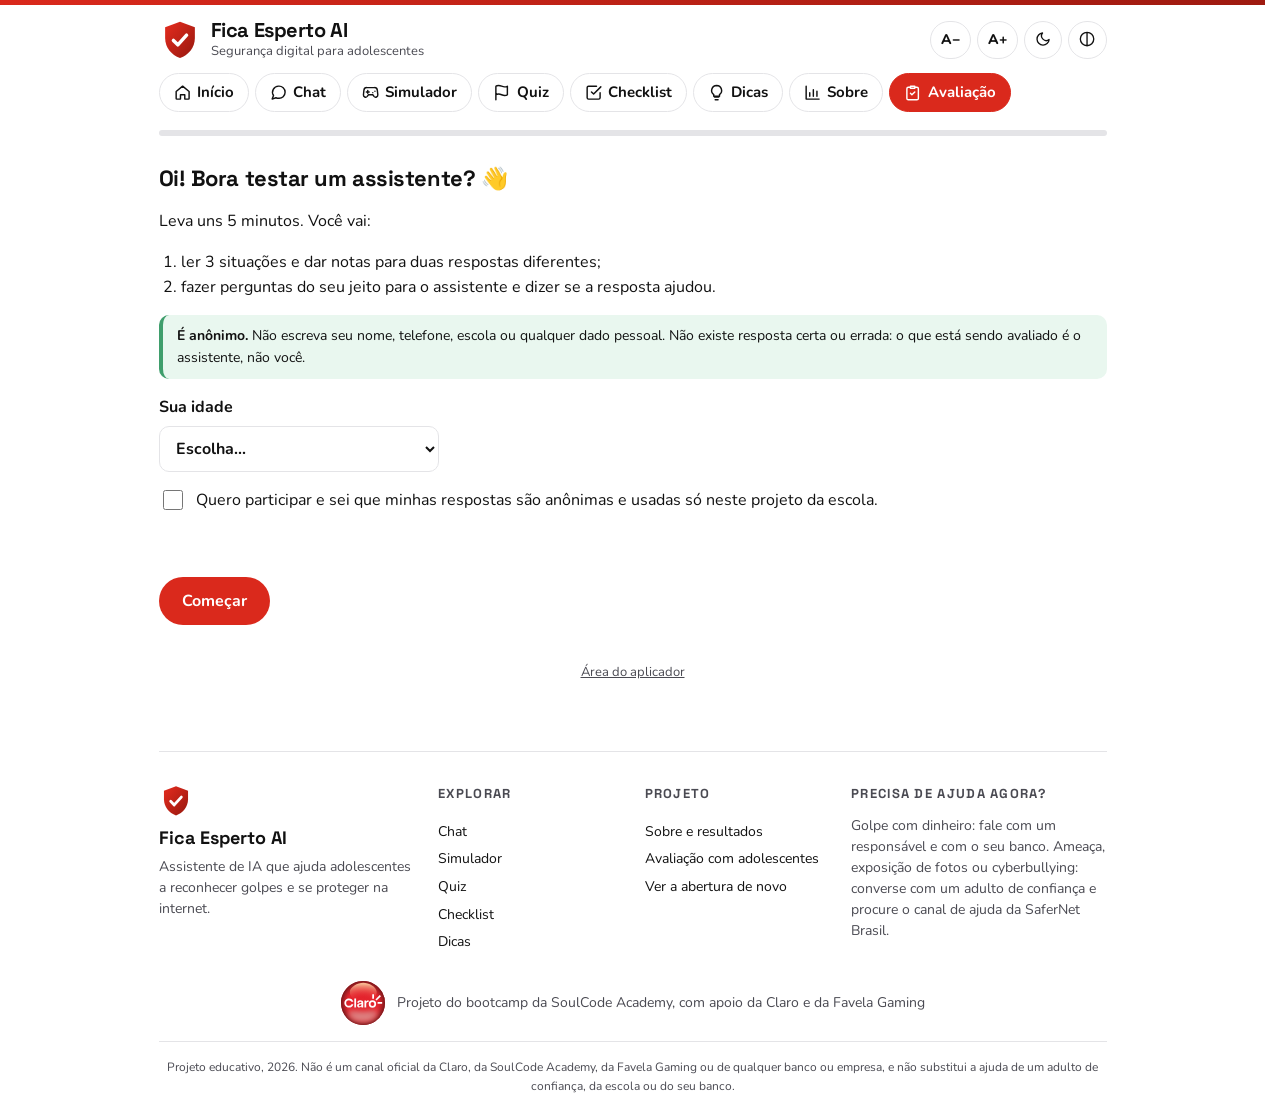
==== commit d1462801: "Novas cores: fundo branco, escudo e destaques em vermelho, letras pretas O tema escuro passa a ser o" ====
--- a/site/avaliacao.html
+++ b/site/avaliacao.html
@@ -3,21 +3,22 @@
 <head>
   <meta charset="utf-8">
   <meta name="viewport" content="width=device-width, initial-scale=1">
-  <title>Avaliação · Fica Esperto AI</title>
+  <title>Fica Esperto AI · Avaliação</title>
   <meta name="description" content="Avaliação do assistente de segurança digital com adolescentes.">
-  <link rel="icon" href="data:image/svg+xml,%3Csvg xmlns='http://www.w3.org/2000/svg' viewBox='0 0 48 48'%3E%3ClinearGradient id='d' x1='0' y1='0' x2='1' y2='1'%3E%3Cstop offset='.15' stop-color='%23da291c'/%3E%3Cstop offset='.9' stop-color='%230000ff'/%3E%3C/linearGradient%3E%3Cpath d='M24 3 41 9.5v12.2c0 10.6-7.1 19.6-17 22.8C14.1 41.3 7 32.3 7 21.7V9.5Z' fill='url(%23d)'/%3E%3Cpath d='m16.5 24.5 5 5 10-11' fill='none' stroke='white' stroke-width='4' stroke-linecap='round' stroke-linejoin='round'/%3E%3C/svg%3E">
+  <link rel="icon" href="data:image/svg+xml,%3Csvg xmlns='http://www.w3.org/2000/svg' viewBox='0 0 48 48'%3E%3ClinearGradient id='d' x1='0' y1='0' x2='1' y2='1'%3E%3Cstop offset='.15' stop-color='%23da291c'/%3E%3Cstop offset='.9' stop-color='%239e1a10'/%3E%3C/linearGradient%3E%3Cpath d='M24 3 41 9.5v12.2c0 10.6-7.1 19.6-17 22.8C14.1 41.3 7 32.3 7 21.7V9.5Z' fill='url(%23d)'/%3E%3Cpath d='m16.5 24.5 5 5 10-11' fill='none' stroke='white' stroke-width='4' stroke-linecap='round' stroke-linejoin='round'/%3E%3C/svg%3E">
   <link rel="preconnect" href="https://fonts.googleapis.com">
   <link rel="preconnect" href="https://fonts.gstatic.com" crossorigin>
   <link rel="stylesheet" href="https://fonts.googleapis.com/css2?family=Nunito:wght@400;600;700;800;900&family=Space+Grotesk:wght@500;600;700&display=swap">
   <link rel="stylesheet" href="css/style.css">
-  <meta name="theme-color" content="#05050f">
-  <script>/* aplica tema e contraste salvos antes de desenhar, para a tela não piscar */try{var d=document.documentElement;if(localStorage.getItem("fe_tema")==="claro")d.dataset.tema="claro";if(localStorage.getItem("fe_contraste")==="alto")d.dataset.contraste="alto"}catch(e){}</script>
+  <meta name="theme-color" content="#ffffff">
+  <script>/* aplica tema e contraste salvos antes de desenhar, para a tela não piscar */try{var d=document.documentElement;if(localStorage.getItem("fe_tema")==="escuro")d.dataset.tema="escuro";if(localStorage.getItem("fe_contraste")==="alto")d.dataset.contraste="alto"}catch(e){}</script>
 </head>
 <body data-pagina="avaliacao">
   <div class="casca">
     <div id="topo-site"></div>
 
     <main id="conteudo">
+    <h1 class="sr-only">Avaliação do Fica Esperto AI</h1>
     <div class="progresso" aria-hidden="true"><div id="barra"></div></div>
 
     <!-- Tela inicial -->
--- a/site/css/style.css
+++ b/site/css/style.css
@@ -1,82 +1,83 @@
 /* ===================== Cores e tokens ===================== */
-/* Cores da Claro (vermelho #DA291C) e da SoulCode Academy (azul #0000FF e amarelo #F9B040).
-   Padrão: tema escuro tecnológico em todas as páginas. O tema claro é opcional (botão de sol/lua). */
+/* Padrão: fundo branco, letras pretas e o vermelho da Claro (#DA291C) no escudo, botões e destaques.
+   O tema escuro é opcional (botão de sol/lua) e usa o mesmo vermelho. */
 :root {
   --claro: #da291c;
-  --soulcode: #0000ff;
-  --soulcode-amarelo: #f9b040;
-  --gradiente-marca: linear-gradient(135deg, #da291c, #0000ff);
-  --fundo: #05050f;
-  --brilho-fundo:
-    radial-gradient(900px 600px at 0% 0%, rgba(218, 41, 28, 0.16), transparent 60%),
-    radial-gradient(900px 700px at 100% 30%, rgba(0, 0, 255, 0.2), transparent 60%);
-  --painel: #0e0e20;             /* superfícies sólidas (menus, campos, barra de baixo) */
-  --painel-2: #15152c;
-  --vidro: rgba(255, 255, 255, 0.045);   /* cartões de vidro fosco */
+  --gradiente-marca: linear-gradient(135deg, #da291c, #9e1a10);
+  --degrade-texto: linear-gradient(90deg, #e3261a, #9e1a10);   /* números grandes e títulos em degradê */
+  --brilho: rgba(218, 41, 28, 0.18);                            /* halo vermelho atrás do escudo e dos botões */
+  --fundo: #ffffff;
+  --brilho-fundo: none;
+  --painel: #ffffff;             /* superfícies sólidas (menus, campos, barra de baixo) */
+  --painel-2: #f5f5f6;
+  --vidro: #ffffff;              /* cartões */
+  --vidro-borda: #e4e4e7;
+  --texto: #111111;
+  --texto-suave: #4a4a52;
+  --borda: #e4e4e7;
+  --primaria: #da291c;          /* fundo de botões, menu ativo, bolha do usuário */
+  --primaria-escura: #b81f13;
+  --primaria-clara: #fdecea;
+  --primaria-tinta: #c2200f;    /* texto e links na cor da marca */
+  --primaria-texto: #ffffff;
+  --bolha-usuario: #da291c;
+  --bolha-assistente: #f3f3f4;
+  --exemplo: #fff4e0;
+  --exemplo-borda: #f9b040;
+  --aviso: #e9f7ef;
+  --aviso-borda: #3f9e6c;
+  --alerta: #fdecea;
+  --alerta-borda: #b3170c;
+  --sucesso: #18753f;
+  --sucesso-fundo: #e5f6ec;
+  --marcado: #ffe7b0;            /* palavras destacadas (mark) */
+  --marcado-texto: #4a3000;
+  /* gráficos */
+  --serie-assistente: #da291c;
+  --grade: #ececee;
+  --eixo: #c9c9cf;
+  --sombra: 0 1px 3px rgba(0, 0, 0, 0.06), 0 4px 16px rgba(0, 0, 0, 0.05);
+  --sombra-flutuante: 0 12px 32px rgba(0, 0, 0, 0.12);
+  --apagado: #8a8a8a;   /* palavras ainda não acesas (contraste mínimo de 3:1 para texto grande) */
+  --raio: 18px;
+  --escala: 1;
+  color-scheme: light;
+}
+
+/* Tema escuro (opcional) */
+:root[data-tema="escuro"] {
+  --degrade-texto: linear-gradient(90deg, #ff6b5e, #da291c);
+  --brilho: rgba(218, 41, 28, 0.32);
+  --fundo: #0b0b0c;
+  --brilho-fundo: radial-gradient(900px 600px at 0% 0%, rgba(218, 41, 28, 0.14), transparent 60%);
+  --painel: #151517;
+  --painel-2: #1c1c1f;
+  --vidro: rgba(255, 255, 255, 0.045);
   --vidro-borda: rgba(255, 255, 255, 0.1);
-  --texto: #f2f2f7;
-  --texto-suave: #a5a5bd;
+  --texto: #f5f5f5;
+  --texto-suave: #b5b5bb;
   --borda: rgba(255, 255, 255, 0.12);
-  --primaria: #3d4dff;          /* fundo de botões, menu ativo, bolha do usuário */
-  --primaria-escura: #5c6bff;
-  --primaria-clara: rgba(70, 90, 255, 0.16);
-  --primaria-tinta: #8c98ff;    /* texto e links na cor da marca */
-  --primaria-texto: #ffffff;
-  --bolha-usuario: #3d4dff;
-  --bolha-assistente: #13132a;
+  --primaria: #da291c;
+  --primaria-escura: #ef3b2d;
+  --primaria-clara: rgba(218, 41, 28, 0.18);
+  --primaria-tinta: #ff6b5e;
+  --bolha-usuario: #da291c;
+  --bolha-assistente: #18181b;
   --exemplo: rgba(249, 176, 64, 0.1);
-  --exemplo-borda: #f9b040;
   --aviso: rgba(76, 194, 130, 0.1);
-  --aviso-borda: #3f9e6c;
   --alerta: rgba(218, 41, 28, 0.14);
   --alerta-borda: #ff6b5e;
   --sucesso: #4cc282;
   --sucesso-fundo: rgba(76, 194, 130, 0.14);
-  /* gráficos: paleta validada para fundo escuro (azul = assistente, vermelho = baseline) */
-  --serie-assistente: #6b7bff;
-  --serie-baseline: #e8443a;
+  --marcado: rgba(249, 176, 64, 0.25);
+  --marcado-texto: #ffd28a;
+  --serie-assistente: #ff5a4d;
   --grade: rgba(255, 255, 255, 0.08);
   --eixo: rgba(255, 255, 255, 0.22);
   --sombra: none;
-  --apagado: rgba(255, 255, 255, 0.36);   /* palavras ainda não acesas (contraste mínimo de 3:1 para texto grande) */
-  --raio: 18px;
-  --escala: 1;
+  --sombra-flutuante: 0 12px 40px rgba(0, 0, 0, 0.45);
+  --apagado: #6b6b70;
   color-scheme: dark;
-}
-
-/* Tema claro (opcional) */
-:root[data-tema="claro"] {
-  --fundo: #f4f5fa;
-  --brilho-fundo:
-    radial-gradient(900px 600px at 0% 0%, rgba(218, 41, 28, 0.06), transparent 60%),
-    radial-gradient(900px 700px at 100% 30%, rgba(0, 0, 255, 0.06), transparent 60%);
-  --painel: #ffffff;
-  --painel-2: #f7f8fc;
-  --vidro: rgba(255, 255, 255, 0.75);
-  --vidro-borda: #e2e3ec;
-  --texto: #1f1d1d;
-  --texto-suave: #5c5c66;
-  --borda: #e2e3ec;
-  --primaria: #0000ff;
-  --primaria-escura: #0000cc;
-  --primaria-clara: #e6e6ff;
-  --primaria-tinta: #0000ff;
-  --bolha-usuario: #0000ff;
-  --bolha-assistente: #ffffff;
-  --exemplo: #fff4e0;
-  --aviso: #e9f7ef;
-  --aviso-borda: #6fcf97;
-  --alerta: #fdecea;
-  --alerta-borda: #da291c;
-  --sucesso: #1f8a4c;
-  --sucesso-fundo: #e5f6ec;
-  --serie-assistente: #0000ff;
-  --serie-baseline: #da291c;
-  --grade: #e1e0d9;
-  --eixo: #c3c2b7;
-  --sombra: 0 1px 3px rgba(31, 29, 29, 0.08), 0 4px 16px rgba(0, 0, 255, 0.05);
-  --apagado: rgba(31, 29, 29, 0.5);
-  color-scheme: light;
 }
 
 /* Alto contraste (botão na barra de acessibilidade) */
@@ -103,7 +104,6 @@
   --sucesso: #7dffb0;
   --sucesso-fundo: #000000;
   --serie-assistente: #3987e5;
-  --serie-baseline: #d95926;
   --grade: #444444;
   --eixo: #ffffff;
   --sombra: none;
@@ -114,10 +114,6 @@
   color-scheme: dark;
 }
 :root[data-contraste="alto"] a { color: #ffd84d; }
-:root[data-contraste="alto"] .interruptor .trilho { background: #000000; border: 2px solid #ffffff; }
-:root[data-contraste="alto"] .interruptor .trilho::after { background: #ffffff; top: 1px; left: 1px; }
-:root[data-contraste="alto"] .interruptor input:checked + .trilho { background: #ffd84d; border-color: #ffd84d; }
-:root[data-contraste="alto"] .interruptor input:checked + .trilho::after { background: #000000; }
 
 /* ===================== Base ===================== */
 * { box-sizing: border-box; }
@@ -146,7 +142,7 @@
   pointer-events: none;
 }
 
-/* faixa com as cores da Claro e da SoulCode no topo de todas as páginas */
+/* faixa vermelha no topo de todas as páginas */
 body::before {
   content: "";
   display: block;
@@ -311,43 +307,11 @@
   display: flex;
   flex-wrap: wrap;
   align-items: center;
-  justify-content: space-between;
+  justify-content: flex-end;
   gap: 8px;
   padding: 8px 0 0;
 }
 
-.interruptor {
-  display: inline-flex;
-  align-items: center;
-  gap: 10px;
-  font-size: 0.875rem;
-  font-weight: 700;
-  cursor: pointer;
-}
-.interruptor input { position: absolute; opacity: 0; width: 1px; height: 1px; }
-.interruptor .trilho {
-  width: 42px;
-  height: 24px;
-  border-radius: 999px;
-  background: var(--borda);
-  position: relative;
-  transition: background 0.2s;
-  flex: 0 0 auto;
-}
-.interruptor .trilho::after {
-  content: "";
-  position: absolute;
-  top: 3px;
-  left: 3px;
-  width: 18px;
-  height: 18px;
-  border-radius: 50%;
-  background: #ffffff;
-  transition: transform 0.2s;
-}
-.interruptor input:checked + .trilho { background: var(--primaria); }
-.interruptor input:checked + .trilho::after { transform: translateX(18px); }
-.interruptor input:focus-visible + .trilho { outline: 3px solid var(--primaria); outline-offset: 2px; }
 
 .botao-texto {
   border: 1px solid var(--borda);
@@ -476,21 +440,6 @@
 .duvida .opcoes-duvida { display: flex; flex-wrap: wrap; gap: 8px; margin-top: 10px; }
 .duvida .opcoes-duvida .chip { background: var(--primaria-clara); color: var(--primaria-tinta); border-color: transparent; font-weight: 800; }
 
-/* Modo comparação */
-.comparacao {
-  display: grid;
-  grid-template-columns: 1fr 1fr;
-  gap: 12px;
-  width: 100%;
-  animation: surgir 0.2s ease-out;
-}
-.comparacao .lado { display: flex; flex-direction: column; gap: 6px; min-width: 0; }
-.comparacao .lado-titulo { display: flex; align-items: center; gap: 8px; font-size: 0.8125rem; font-weight: 800; color: var(--texto-suave); }
-.comparacao .chave { width: 12px; height: 12px; border-radius: 3px; flex: 0 0 auto; }
-.comparacao .mensagem { max-width: 100%; }
-.comparacao .baseline .mensagem { border-top: 4px solid var(--serie-baseline); border-top-left-radius: var(--raio); }
-.comparacao .assistente-lado .mensagem { border-top: 4px solid var(--serie-assistente); border-top-left-radius: var(--raio); }
-.sem-resposta { font-weight: 800; color: var(--alerta-borda); }
 
 .digitando { display: flex; gap: 4px; padding: 16px; }
 .digitando span {
@@ -570,8 +519,7 @@
   border: 1px solid var(--vidro-borda);
   background: var(--painel-2);
   overflow: hidden;
-  box-shadow: 0 0 0 8px #14142a, 0 30px 80px rgba(0, 0, 255, 0.22), 0 0 60px rgba(218, 41, 28, 0.1);
-  box-shadow: var(--sombra);
+  box-shadow: 0 0 0 8px #f1f1f3, 0 20px 50px rgba(0, 0, 0, 0.1);
 }
 .celular-topo {
   display: flex;
@@ -612,7 +560,7 @@
 .retorno.dica { background: var(--exemplo); border-left: 4px solid var(--exemplo-borda); }
 .retorno ul { margin: 6px 0 0; padding-left: 20px; }
 
-:root[data-tema="claro"] .celular { box-shadow: 0 0 0 8px #e6e7f0, 0 20px 50px rgba(0, 0, 255, 0.12); }
+:root[data-tema="escuro"] .celular { box-shadow: 0 0 0 8px #1a1a1d, 0 30px 80px rgba(0, 0, 0, 0.5), 0 0 60px rgba(218, 41, 28, 0.12); }
 :root[data-contraste="alto"] .celular { box-shadow: none; }
 
 /* Simulador com a cara de cada app (sempre escuro, como o modo escuro dos apps) */
@@ -675,7 +623,7 @@
 @keyframes tremer { 25% { transform: translateX(-6px); } 75% { transform: translateX(6px); } }
 .resultado-quiz { text-align: center; }
 .resultado-emoji { font-size: 3.5rem; line-height: 1; }
-.resultado-quiz .placar { font-size: 4rem; font-weight: 900; background: linear-gradient(90deg, #ff5a4d, #8c98ff); -webkit-background-clip: text; background-clip: text; color: transparent; }
+.resultado-quiz .placar { font-size: 4rem; font-weight: 900; background: var(--degrade-texto); -webkit-background-clip: text; background-clip: text; color: transparent; }
 :root[data-contraste="alto"] .resultado-quiz .placar { background: none; color: #ffd84d; }
 
 /* ===================== Mensagens do quiz com a cara de cada canal ===================== */
@@ -699,7 +647,7 @@
 .mock-notificacao { display: flex; gap: 12px; padding: 14px; background: rgba(40, 40, 46, 0.96); border-radius: 22px; }
 .mock-notificacao p { margin: 2px 0 0; }
 .mock-linha { display: flex; justify-content: space-between; align-items: baseline; gap: 8px; }
-.mock-app { width: 40px; height: 40px; border-radius: 11px; display: grid; place-items: center; flex: 0 0 auto; background: linear-gradient(135deg, #da291c, #3d4dff); color: #ffffff; }
+.mock-app { width: 40px; height: 40px; border-radius: 11px; display: grid; place-items: center; flex: 0 0 auto; background: var(--gradiente-marca); color: #ffffff; }
 .mock-contexto { display: flex; align-items: center; gap: 6px; font-size: 0.8125rem; color: var(--texto-suave); margin: 12px 0 0; }
 /* e-mail */
 .mock-email { background: #ffffff; color: #1f1f1f; padding: 16px 18px; }
@@ -717,7 +665,7 @@
 /* página de Wi-Fi */
 .mock-wifi { background: #ffffff; color: #1f1f1f; padding: 18px; }
 .mock-wifi-topo { display: grid; justify-items: center; text-align: center; gap: 2px; margin-bottom: 10px; color: #1f1f1f; }
-.mock-wifi-topo .icone { width: 30px; height: 30px; color: #0000ff; }
+.mock-wifi-topo .icone { width: 30px; height: 30px; color: #1a73e8; }
 .mock-wifi p { margin: 0 0 8px; }
 .mock-campo { display: block; padding: 9px 12px; margin-bottom: 8px; border: 1px solid #d0d0d6; border-radius: 8px; color: #777; font-size: 0.875rem; }
 .mock-wifi .mock-botao-falso { display: block; text-align: center; }
@@ -905,7 +853,7 @@
   border-radius: 999px;
   background: var(--painel);
   border: 1px solid var(--vidro-borda);
-  box-shadow: 0 12px 40px rgba(0, 0, 0, 0.35), 0 0 30px rgba(61, 77, 255, 0.25);
+  box-shadow: var(--sombra-flutuante), 0 0 30px var(--brilho);
   animation: conquista-entra 0.45s cubic-bezier(0.2, 0.9, 0.3, 1.3);
 }
 .aviso-conquista.saindo { opacity: 0; transform: translateY(10px); transition: opacity 0.4s, transform 0.4s; }
@@ -919,7 +867,7 @@
   place-items: center;
   flex: 0 0 auto;
   color: #ffffff;
-  background: linear-gradient(135deg, #da291c, #3d4dff);
+  background: var(--gradiente-marca);
   box-shadow: 0 0 0 3px rgba(249, 176, 64, 0.6);
 }
 .medalha .icone { width: 20px; height: 20px; }
@@ -930,7 +878,7 @@
 .progresso-texto strong { font-size: 1.75rem; }
 .progresso-texto span { color: var(--texto-suave); }
 .progresso-trilho { height: 10px; border-radius: 999px; background: var(--vidro); border: 1px solid var(--vidro-borda); overflow: hidden; }
-.progresso-trilho div { height: 100%; width: 0; border-radius: 999px; background: linear-gradient(90deg, #da291c, #3d4dff); transition: width 0.8s cubic-bezier(0.2, 0.7, 0.2, 1); }
+.progresso-trilho div { height: 100%; width: 0; border-radius: 999px; background: var(--gradiente-marca); transition: width 0.8s cubic-bezier(0.2, 0.7, 0.2, 1); }
 .medalhas { display: grid; grid-template-columns: repeat(5, 1fr); gap: 10px; }
 .medalha-cartao { display: flex; flex-direction: column; align-items: center; text-align: center; gap: 4px; padding: 16px 10px; border-radius: 18px; background: var(--vidro); border: 1px solid var(--vidro-borda); }
 .medalha-cartao strong { font-size: 0.875rem; }
@@ -966,7 +914,7 @@
 /* ===================== Quem fez ===================== */
 .equipe { display: grid; grid-template-columns: repeat(auto-fill, minmax(170px, 1fr)); gap: 12px; }
 .pessoa { display: flex; flex-direction: column; align-items: center; text-align: center; gap: 4px; padding: 18px 12px; border-radius: 18px; background: var(--vidro); border: 1px solid var(--vidro-borda); }
-.pessoa-inicial { width: 54px; height: 54px; border-radius: 50%; display: grid; place-items: center; margin-bottom: 6px; color: #ffffff; font-family: "Space Grotesk", sans-serif; font-weight: 700; font-size: 1.375rem; background: linear-gradient(135deg, #da291c, #3d4dff); }
+.pessoa-inicial { width: 54px; height: 54px; border-radius: 50%; display: grid; place-items: center; margin-bottom: 6px; color: #ffffff; font-family: "Space Grotesk", sans-serif; font-weight: 700; font-size: 1.375rem; background: var(--gradiente-marca); }
 .pessoa small { color: var(--texto-suave); }
 
 /* ===================== Ícones ===================== */
@@ -981,7 +929,7 @@
   stroke-linejoin: round;
   vertical-align: -0.2em;
 }
-.chip, .etiqueta, .acoes button, .respostas-quiz button, .menu a, .botao-icone, .interruptor {
+.chip, .etiqueta, .acoes button, .respostas-quiz button, .menu a, .botao-icone {
   display: inline-flex;
   align-items: center;
   gap: 6px;
@@ -998,7 +946,7 @@
 /* ===================== Chat: boas-vindas, horário, digitando e campo flutuante ===================== */
 .boas-vindas { margin: auto; text-align: center; max-width: 720px; padding: 24px 0; animation: surgir 0.4s ease-out; }
 .boas-vindas-logo { width: 76px; height: 76px; margin: 0 auto 14px; position: relative; }
-.boas-vindas-logo::before { content: ""; position: absolute; inset: -40%; border-radius: 50%; background: radial-gradient(circle, rgba(70, 90, 255, 0.35), rgba(218, 41, 28, 0.12) 45%, transparent 70%); z-index: -1; }
+.boas-vindas-logo::before { content: ""; position: absolute; inset: -40%; border-radius: 50%; background: radial-gradient(circle, var(--brilho), transparent 65%); z-index: -1; }
 .boas-vindas-logo svg { width: 100%; height: 100%; display: block; }
 .boas-vindas h1 { font-size: clamp(1.625rem, 4vw, 2.25rem); font-weight: 900; letter-spacing: -0.02em; margin: 0 0 8px; }
 .boas-vindas p { color: var(--texto-suave); margin: 0 auto 22px; max-width: 460px; }
@@ -1043,10 +991,10 @@
   border-radius: 999px;
   background: var(--painel);
   border: 1px solid var(--vidro-borda);
-  box-shadow: 0 10px 30px rgba(0, 0, 0, 0.25);
+  box-shadow: var(--sombra-flutuante);
   transition: border-color 0.2s, box-shadow 0.2s;
 }
-.pagina-chat .entrada:focus-within { border-color: var(--primaria); box-shadow: 0 0 0 4px var(--primaria-clara), 0 0 40px rgba(61, 77, 255, 0.25); }
+.pagina-chat .entrada:focus-within { border-color: var(--primaria); box-shadow: 0 0 0 4px var(--primaria-clara), 0 0 40px var(--brilho); }
 .pagina-chat .entrada input { border: none; background: transparent; }
 .pagina-chat .entrada input:focus { outline: none; }
 
@@ -1086,8 +1034,8 @@
 .celular-opcoes .botao-principal, .celular-opcoes .botao-secundario { justify-content: center; text-align: center; border-radius: 999px; }
 .celular-opcoes button.botao-principal { background: var(--primaria); color: var(--primaria-texto); border-color: var(--primaria); }
 
-/* ===================== Página inicial (visual escuro e tecnológico) ===================== */
-/* menus e botões em vidro fosco em todas as páginas */
+/* ===================== Página inicial ===================== */
+/* menus e botões no mesmo fundo dos cartões em todas as páginas */
 .menu a, .acessibilidade button, .chip, .botao-texto, .botao-icone, .botao-secundario {
   background: var(--vidro);
 }
@@ -1095,7 +1043,7 @@
 .rodape a { color: var(--primaria-tinta); }
 
 .texto-degrade {
-  background: linear-gradient(90deg, #ff4a3d, #da291c 30%, #7a5cff 65%, #3d4dff);
+  background: var(--degrade-texto);
   -webkit-background-clip: text;
   background-clip: text;
   color: transparent;
@@ -1126,13 +1074,13 @@
 .capa-escura .capa-aviso { display: flex; align-items: center; gap: 6px; font-size: 0.8125rem; margin-top: 10px; }
 .capa-escura .capa-aviso .icone { color: var(--sucesso); }
 .capa-escudo { position: relative; justify-self: center; width: min(300px, 80%); aspect-ratio: 1; display: grid; place-items: center; }
-.capa-escudo::before { content: ""; position: absolute; inset: 8%; border-radius: 50%; background: radial-gradient(circle, rgba(70, 90, 255, 0.35), rgba(218, 41, 28, 0.12) 45%, transparent 70%); }
+.capa-escudo::before { content: ""; position: absolute; inset: 8%; border-radius: 50%; background: radial-gradient(circle, var(--brilho), transparent 65%); }
 .capa-escudo > svg { width: 74%; height: auto; position: relative; z-index: 1; animation: flutuar 6s ease-in-out infinite; will-change: transform; }
 .anel { will-change: transform; }
 .capa-escudo.pausado > svg, .capa-escudo.pausado .anel { animation-play-state: paused; }
-.anel { position: absolute; inset: 0; border-radius: 50%; border: 1px solid rgba(140, 152, 255, 0.25); }
+.anel { position: absolute; inset: 0; border-radius: 50%; border: 1px solid rgba(218, 41, 28, 0.18); }
 .anel-1 { animation: girar 18s linear infinite; border-top-color: rgba(218, 41, 28, 0.8); }
-.anel-2 { inset: 12%; animation: girar 12s linear infinite reverse; border-bottom-color: rgba(70, 90, 255, 0.9); }
+.anel-2 { inset: 12%; animation: girar 12s linear infinite reverse; border-bottom-color: rgba(17, 17, 17, 0.55); }
 .rolar-dica { position: absolute; left: 50%; bottom: 14px; width: 26px; height: 42px; border: 2px solid var(--texto-suave); border-radius: 14px; transform: translateX(-50%); }
 .rolar-dica span { position: absolute; left: 50%; top: 8px; width: 4px; height: 8px; margin-left: -2px; border-radius: 2px; background: var(--texto-suave); animation: rolar 1.6s ease-in-out infinite; }
 
@@ -1143,8 +1091,8 @@
 .frase-fixa em { font-style: normal; }
 .palavra { color: var(--apagado); transition: color 0.35s ease; }
 .palavra.acesa { color: var(--texto); }
-.palavra.perigo.acesa { color: #ff5a4d; }
-.palavra.solucao.acesa { color: #8c98ff; text-shadow: 0 0 30px rgba(70, 90, 255, 0.6); }
+.palavra.perigo.acesa { color: var(--primaria-tinta); }
+.palavra.solucao.acesa { color: var(--primaria-tinta); text-decoration: underline; text-decoration-thickness: 0.08em; text-underline-offset: 0.12em; }
 :root[data-contraste="alto"] .palavra { color: #5e5e5e; }
 :root[data-contraste="alto"] .palavra.acesa { color: #ffffff; }
 
@@ -1164,7 +1112,7 @@
   font-weight: 900;
   font-size: 0.875rem;
   letter-spacing: 0.1em;
-  background: linear-gradient(90deg, #ff5a4d, #6b7bff);
+  background: var(--degrade-texto);
   -webkit-background-clip: text;
   background-clip: text;
   color: transparent;
@@ -1176,22 +1124,11 @@
   height: 640px;
   border-radius: 46px;
   padding: 12px;
-  background: linear-gradient(145deg, #2a2a3d, #0b0b16);
-  box-shadow: 0 0 0 1px rgba(255, 255, 255, 0.08), 0 30px 80px rgba(0, 0, 255, 0.25), 0 0 60px rgba(218, 41, 28, 0.12);
-}
-/* o celular da história é sempre escuro, como um aparelho de verdade, também no tema claro */
-:root:not([data-contraste="alto"]) .celular-moldura {
-  color-scheme: dark;
-  --texto: #f2f2f7;
-  --texto-suave: #a5a5bd;
-  --primaria: #3d4dff;
-  --primaria-clara: rgba(70, 90, 255, 0.16);
-  --primaria-tinta: #8c98ff;
-  --sucesso: #4cc282;
-  color: var(--texto);
+  background: linear-gradient(145deg, #2a2a2d, #0b0b0c);
+  box-shadow: 0 0 0 1px rgba(0, 0, 0, 0.08), 0 30px 70px rgba(0, 0, 0, 0.22), 0 0 60px rgba(218, 41, 28, 0.12);
 }
 .celular-notch { position: absolute; top: 20px; left: 50%; width: 92px; height: 24px; margin-left: -46px; border-radius: 14px; background: #000; z-index: 3; }
-.celular-telas { position: relative; width: 100%; height: 100%; border-radius: 36px; overflow: hidden; background: #0a0a18; }
+.celular-telas { position: relative; width: 100%; height: 100%; border-radius: 36px; overflow: hidden; background: var(--fundo); }
 .tela-passo {
   position: absolute;
   inset: 0;
@@ -1204,44 +1141,45 @@
 }
 .tela-passo.ativa { opacity: 1; transform: none; }
 .carregando-tela { margin: auto; color: var(--texto-suave); font-size: 0.8125rem; }
-.tela-topo { display: flex; align-items: center; gap: 8px; padding: 52px 16px 12px; font-weight: 800; font-size: 0.9375rem; border-bottom: 1px solid rgba(255, 255, 255, 0.08); }
+.tela-topo { display: flex; align-items: center; gap: 8px; padding: 52px 16px 12px; font-weight: 800; font-size: 0.9375rem; border-bottom: 1px solid var(--borda); }
 .tela-logo { width: 26px; height: 26px; }
 .tela-logo svg { width: 100%; height: 100%; display: block; }
 .tela-conversa { flex: 1; padding: 14px; display: flex; flex-direction: column; gap: 10px; font-size: 0.875rem; overflow: hidden; }
 .balao { padding: 10px 12px; border-radius: 16px; max-width: 88%; line-height: 1.4; }
 .balao.eu { align-self: flex-end; background: var(--primaria); color: #ffffff; border-bottom-right-radius: 5px; }
-.balao.ia { align-self: flex-start; background: #17172e; border: 1px solid rgba(255, 255, 255, 0.08); border-top-left-radius: 5px; }
-.balao.ia.alerta { border-color: rgba(255, 107, 94, 0.6); background: rgba(218, 41, 28, 0.14); }
+.balao.ia { align-self: flex-start; background: var(--bolha-assistente); border: 1px solid var(--borda); border-top-left-radius: 5px; }
+.balao.ia.alerta { border-color: var(--alerta-borda); background: var(--alerta); }
 .balao ol { margin: 6px 0; padding-left: 18px; }
 .balao .etiqueta { margin-bottom: 6px; }
-.balao .atencao { background: rgba(218, 41, 28, 0.16); border-left: 3px solid #ff6b5e; border-radius: 6px; padding: 6px 8px; margin-top: 6px; font-size: 0.8125rem; }
-.cartao-tela { background: #121228; border: 1px solid rgba(255, 255, 255, 0.08); border-radius: 14px; padding: 12px; }
+.balao .atencao { background: var(--alerta); border-left: 3px solid var(--alerta-borda); border-radius: 6px; padding: 6px 8px; margin-top: 6px; font-size: 0.8125rem; }
+.cartao-tela { background: var(--painel-2); border: 1px solid var(--borda); border-radius: 14px; padding: 12px; }
 .cartao-tela small { color: var(--texto-suave); }
 .cartao-tela p { margin: 6px 0 0; font-family: ui-monospace, "Cascadia Mono", Consolas, monospace; font-size: 0.8125rem; }
-mark { background: rgba(249, 176, 64, 0.25); color: #ffd28a; border-radius: 4px; padding: 0 3px; }
+mark { background: var(--marcado); color: var(--marcado-texto); border-radius: 4px; padding: 0 3px; }
 .balao.eu mark { background: rgba(255, 255, 255, 0.25); color: #ffffff; }
-.selo-tela { align-self: center; display: inline-flex; align-items: center; gap: 6px; font-size: 0.75rem; font-weight: 800; color: var(--sucesso); background: rgba(76, 194, 130, 0.12); padding: 4px 10px; border-radius: 999px; }
-.selo-tela.perigo { color: #ff6b5e; background: rgba(218, 41, 28, 0.14); }
-.prob { position: relative; display: flex; justify-content: space-between; align-items: center; padding: 8px 10px; margin-top: 8px; border-radius: 10px; overflow: hidden; background: rgba(255, 255, 255, 0.04); font-size: 0.8125rem; }
+.selo-tela { align-self: center; display: inline-flex; align-items: center; gap: 6px; font-size: 0.75rem; font-weight: 800; color: var(--sucesso); background: var(--sucesso-fundo); padding: 4px 10px; border-radius: 999px; }
+.selo-tela.perigo { color: var(--alerta-borda); background: var(--alerta); }
+.prob { position: relative; display: flex; justify-content: space-between; align-items: center; padding: 8px 10px; margin-top: 8px; border-radius: 10px; overflow: hidden; background: var(--painel-2); font-size: 0.8125rem; }
 .prob span { display: inline-flex; align-items: center; gap: 6px; position: relative; z-index: 1; }
 .prob b { position: relative; z-index: 1; }
-.prob i { position: absolute; inset: 0 auto 0 0; width: 0; background: rgba(140, 152, 255, 0.18); transition: width 1s cubic-bezier(0.2, 0.7, 0.2, 1) 0.2s; }
-.prob.primeiro i { background: linear-gradient(90deg, rgba(218, 41, 28, 0.45), rgba(61, 77, 255, 0.6)); }
+.prob i { position: absolute; inset: 0 auto 0 0; width: 0; background: rgba(218, 41, 28, 0.1); transition: width 1s cubic-bezier(0.2, 0.7, 0.2, 1) 0.2s; }
+.prob.primeiro i { background: linear-gradient(90deg, rgba(218, 41, 28, 0.18), rgba(218, 41, 28, 0.38)); }
 .tela-passo.ativa .prob i { width: var(--largura); }
 .opcoes-tela { display: flex; flex-wrap: wrap; gap: 6px; margin-top: 8px; }
 .opcoes-tela span { display: inline-flex; align-items: center; gap: 5px; background: var(--primaria-clara); color: var(--primaria-tinta); font-weight: 800; border-radius: 999px; padding: 4px 10px; font-size: 0.8125rem; }
 
 /* Atalhos em vidro fosco */
 
-.atalho:hover { border-color: rgba(140, 152, 255, 0.6); box-shadow: 0 0 40px rgba(61, 77, 255, 0.25); }
+.atalho:hover { border-color: var(--primaria); box-shadow: 0 0 40px var(--brilho); }
 .atalhos { display: grid; gap: 14px; grid-template-columns: repeat(3, 1fr); }
 .atalho { position: relative; display: flex; flex-direction: column; gap: 6px; padding: 22px; border-radius: 22px; background: var(--vidro); border: 1px solid var(--vidro-borda); color: var(--texto); text-decoration: none; transition: border-color 0.2s, transform 0.2s, box-shadow 0.2s; }
 .atalho:hover { transform: translateY(-4px); }
 .atalho strong { font-size: 1.1875rem; }
 .atalho > span:not(.atalho-icone):not(.atalho-seta) { color: var(--texto-suave); font-size: 0.9375rem; }
 .atalho-icone { width: 50px; height: 50px; border-radius: 15px; display: grid; place-items: center; background: var(--primaria); color: #ffffff; margin-bottom: 6px; }
-.atalho:nth-child(2) .atalho-icone { background: var(--claro); }
-.atalho:nth-child(3) .atalho-icone { background: linear-gradient(135deg, #da291c, #3d4dff); }
+.atalho:nth-child(2) .atalho-icone { background: #111111; }
+.atalho:nth-child(3) .atalho-icone { background: var(--gradiente-marca); }
+:root[data-tema="escuro"] .atalho:nth-child(2) .atalho-icone { background: #2a2a2d; }
 .atalho-icone .icone { width: 24px; height: 24px; }
 .atalho-seta { position: absolute; top: 22px; right: 22px; color: var(--primaria-tinta); }
 .atalhos-menores { display: flex; flex-wrap: wrap; justify-content: center; gap: 8px; margin-top: 16px; }
@@ -1250,23 +1188,21 @@
 /* Números e barras */
 .numeros { display: grid; grid-template-columns: repeat(3, 1fr); gap: 14px; }
 .numero { text-align: center; padding: 26px 16px; border-radius: 22px; background: var(--vidro); border: 1px solid var(--vidro-borda); }
-.numero .valor { font-size: clamp(2.5rem, 5vw, 3.5rem); font-weight: 900; line-height: 1; letter-spacing: -0.02em; background: linear-gradient(90deg, #ff5a4d, #8c98ff); -webkit-background-clip: text; background-clip: text; color: transparent; }
+.numero .valor { font-size: clamp(2.5rem, 5vw, 3.5rem); font-weight: 900; line-height: 1; letter-spacing: -0.02em; background: var(--degrade-texto); -webkit-background-clip: text; background-clip: text; color: transparent; }
 :root[data-contraste="alto"] .numero .valor { background: none; color: #ffd84d; }
 .numero .rotulo { margin-top: 8px; font-weight: 700; }
 .numero .detalhe { font-size: 0.8125rem; color: var(--texto-suave); margin-top: 4px; }
-.comparativo { margin: 28px auto 8px; max-width: 760px; padding: 22px; border-radius: 22px; background: var(--vidro); border: 1px solid var(--vidro-borda); }
+.painel-barras { margin: 28px auto 8px; max-width: 760px; padding: 22px; border-radius: 22px; background: var(--vidro); border: 1px solid var(--vidro-borda); }
 .barras { display: flex; flex-direction: column; gap: 16px; }
 .barra-nome { font-weight: 800; font-size: 0.9375rem; margin-bottom: 6px; }
 .barra-linha { display: flex; align-items: center; gap: 10px; margin-bottom: 6px; }
-.barra-linha i { display: block; height: 18px; width: 0; border-radius: 0 6px 6px 0; transition: width 1.2s cubic-bezier(0.2, 0.7, 0.2, 1); }
-.barra-linha i.base { background: var(--serie-baseline); }
-.barra-linha i.nosso { background: var(--serie-assistente); }
+.barra-linha i { display: block; height: 18px; width: 0; border-radius: 0 6px 6px 0; background: var(--serie-assistente); transition: width 1.2s cubic-bezier(0.2, 0.7, 0.2, 1); }
 .barra-linha b { font-size: 0.875rem; }
-.comparativo.visivel .barra-linha i { width: calc(var(--largura) * 0.85); }
+.painel-barras.visivel .barra-linha i { width: calc(var(--largura) * 0.85); }
 
 .chamada-final { text-align: center; padding: 80px 0 40px; }
 .chamada-final h2 { font-size: clamp(1.875rem, 4vw, 3rem); font-weight: 900; margin: 0 0 20px; letter-spacing: -0.02em; }
-.botao-grande { font-size: 1.125rem; padding: 16px 30px; box-shadow: 0 0 40px rgba(61, 77, 255, 0.45); }
+.botao-grande { font-size: 1.125rem; padding: 16px 30px; box-shadow: 0 0 40px var(--brilho); }
 
 /* ===================== Abertura ===================== */
 .abertura { display: none; }
@@ -1276,11 +1212,8 @@
   position: fixed;
   inset: 0;
   z-index: 100;
-  background:
-    radial-gradient(700px 500px at 30% 40%, rgba(218, 41, 28, 0.16), transparent 60%),
-    radial-gradient(700px 500px at 70% 60%, rgba(0, 0, 255, 0.22), transparent 60%),
-    #03030a;
-  color: #ffffff;
+  background: radial-gradient(700px 500px at 50% 45%, rgba(218, 41, 28, 0.1), transparent 60%), var(--fundo);
+  color: var(--texto);
   transition: opacity 0.7s ease 0.2s;
 }
 .abertura-ativa, .abertura-ativa body { overflow: hidden; }
@@ -1303,7 +1236,7 @@
   height: 340px;
   margin-left: -170px;
   border-radius: 50%;
-  background: radial-gradient(circle, rgba(70, 90, 255, 0.4), rgba(218, 41, 28, 0.15) 45%, transparent 70%);
+  background: radial-gradient(circle, var(--brilho), transparent 65%);
   opacity: 0;
   transition: opacity 0.6s ease;
   pointer-events: none;
@@ -1317,8 +1250,8 @@
 .abertura-titulo { margin: 28px 0 6px; font-size: clamp(2.25rem, 6vw, 3.75rem); font-weight: 900; letter-spacing: -0.02em; line-height: 1; }
 .abertura-titulo span { display: inline-block; opacity: 0; transform: translateY(14px); transition: opacity 0.5s ease, transform 0.5s ease; transition-delay: calc(var(--i) * 35ms); }
 .abertura.fase-titulo .abertura-titulo span { opacity: 1; transform: none; }
-.abertura-titulo span:nth-last-child(-n+2) { color: #8c98ff; }
-.abertura-sub { margin: 0; color: rgba(255, 255, 255, 0.65); letter-spacing: 0.12em; text-transform: uppercase; font-size: 0.8125rem; font-weight: 700; opacity: 0; transition: opacity 0.6s ease 0.4s; }
+.abertura-titulo span:nth-last-child(-n+2) { color: var(--primaria-tinta); }
+.abertura-sub { margin: 0; color: var(--texto-suave); letter-spacing: 0.12em; text-transform: uppercase; font-size: 0.8125rem; font-weight: 700; opacity: 0; transition: opacity 0.6s ease 0.4s; }
 .abertura.fase-titulo .abertura-sub { opacity: 1; }
 .abertura-entrar {
   margin-top: 34px;
@@ -1331,8 +1264,8 @@
   color: #ffffff;
   padding: 14px 32px;
   border-radius: 999px;
-  border: 1px solid rgba(255, 255, 255, 0.25);
-  background: linear-gradient(90deg, #da291c, #3d4dff);
+  border: 1px solid transparent;
+  background: var(--gradiente-marca);
   cursor: pointer;
   opacity: 0;
   transform: translateY(10px);
@@ -1340,7 +1273,7 @@
   pointer-events: none;
 }
 .abertura.fase-botao .abertura-entrar { opacity: 1; transform: none; pointer-events: auto; animation: pulsar 2.4s ease-in-out infinite 0.6s; }
-.abertura-entrar:hover { box-shadow: 0 0 50px rgba(61, 77, 255, 0.7); }
+.abertura-entrar:hover { box-shadow: 0 0 50px rgba(218, 41, 28, 0.55); }
 .abertura-entrar:focus-visible { outline: 3px solid #f9b040; outline-offset: 4px; }
 .abertura-pular {
   position: absolute;
@@ -1350,14 +1283,14 @@
   font: inherit;
   font-size: 0.875rem;
   font-weight: 700;
-  color: rgba(255, 255, 255, 0.7);
-  background: rgba(255, 255, 255, 0.08);
-  border: 1px solid rgba(255, 255, 255, 0.15);
+  color: var(--texto-suave);
+  background: var(--painel);
+  border: 1px solid var(--borda);
   border-radius: 999px;
   padding: 7px 16px;
   cursor: pointer;
 }
-.abertura-pular:hover { color: #ffffff; }
+.abertura-pular:hover { color: var(--texto); }
 /* saída: o escudo cresce até tomar a tela e a abertura some */
 .abertura.saindo { opacity: 0; pointer-events: none; }
 .abertura.saindo .abertura-escudo { transform: scale(14); opacity: 0; transition: transform 0.9s cubic-bezier(0.6, 0, 0.3, 1), opacity 0.6s ease 0.3s; }
@@ -1367,7 +1300,7 @@
 @keyframes flutuar { 0%, 100% { transform: translateY(0); } 50% { transform: translateY(-12px); } }
 @keyframes girar { to { transform: rotate(360deg); } }
 @keyframes rolar { 0% { opacity: 0; transform: translateY(0); } 40% { opacity: 1; } 100% { opacity: 0; transform: translateY(14px); } }
-@keyframes pulsar { 0%, 100% { box-shadow: 0 0 0 rgba(61, 77, 255, 0); } 50% { box-shadow: 0 0 36px rgba(61, 77, 255, 0.6); } }
+@keyframes pulsar { 0%, 100% { box-shadow: 0 0 0 rgba(218, 41, 28, 0); } 50% { box-shadow: 0 0 36px rgba(218, 41, 28, 0.5); } }
 
 @media (prefers-reduced-motion: reduce) {
   .revelar { opacity: 1; transform: none; filter: none; }
@@ -1508,7 +1441,7 @@
   .acessibilidade button { min-width: 34px; height: 34px; padding: 0 8px; }
   .atalhos { grid-template-columns: 1fr; }
   .marca small { display: none; }
-  .comparacao, .duas-colunas, .respostas-quiz { grid-template-columns: 1fr; }
+  .duas-colunas, .respostas-quiz { grid-template-columns: 1fr; }
   .linha-assistente { max-width: 100%; }
   .mensagem { max-width: 92%; }
   .tile.destaque { grid-column: auto; }
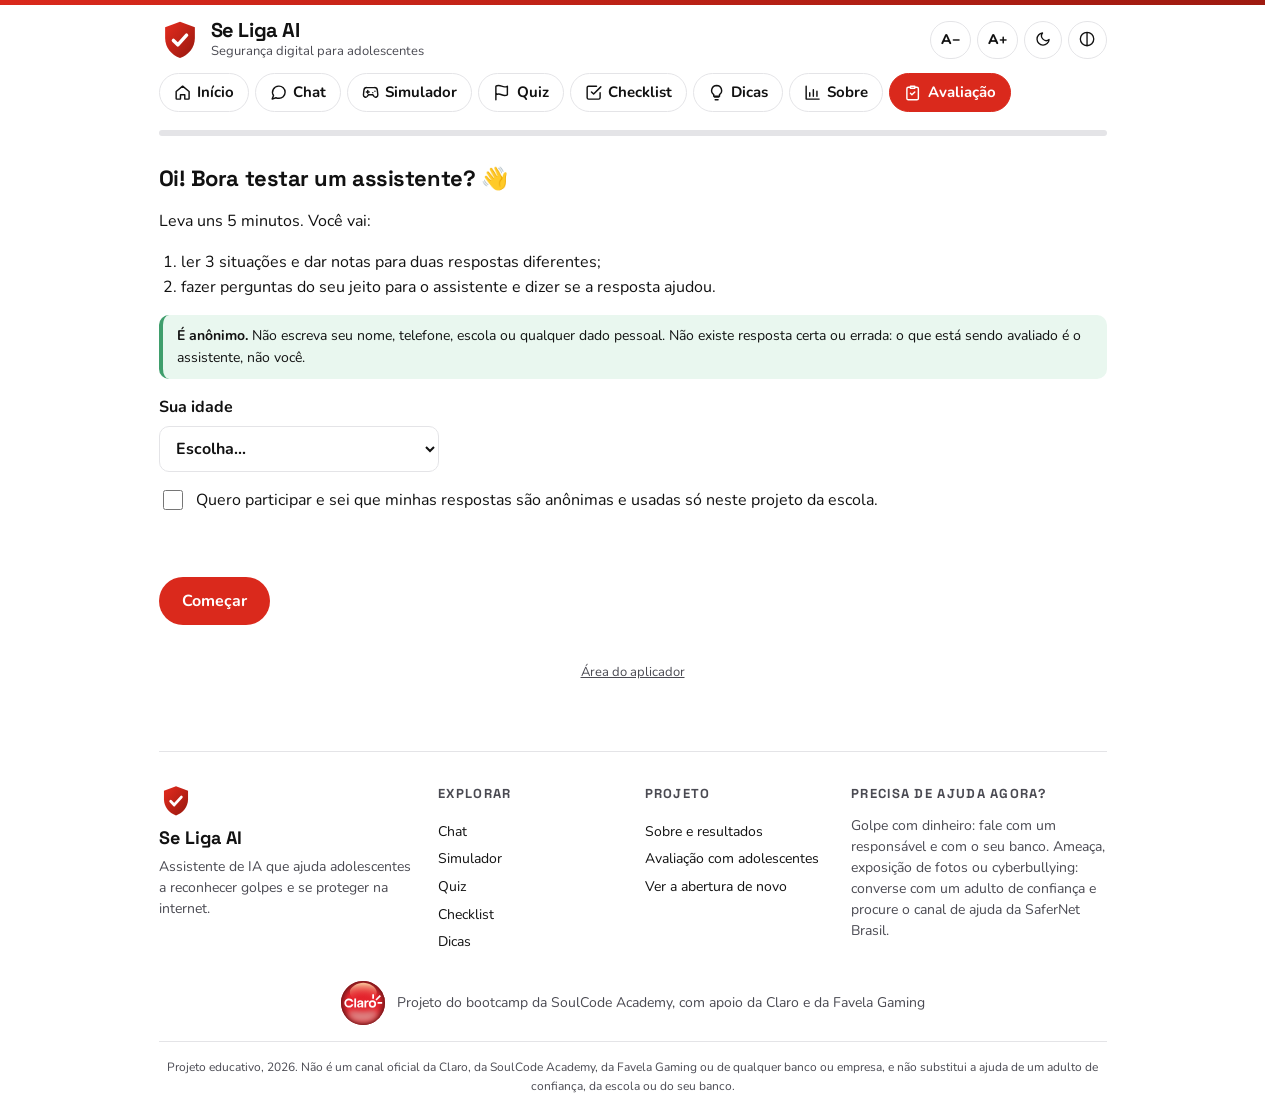
==== commit 809b221c: "Novo nome: Se Liga AI Troca "Fica Esperto AI" por "Se Liga AI" no site, nos cards em imagem, no note" ====
--- a/site/avaliacao.html
+++ b/site/avaliacao.html
@@ -3,7 +3,7 @@
 <head>
   <meta charset="utf-8">
   <meta name="viewport" content="width=device-width, initial-scale=1">
-  <title>Fica Esperto AI · Avaliação</title>
+  <title>Se Liga AI · Avaliação</title>
   <meta name="description" content="Avaliação do assistente de segurança digital com adolescentes.">
   <link rel="icon" href="data:image/svg+xml,%3Csvg xmlns='http://www.w3.org/2000/svg' viewBox='0 0 48 48'%3E%3ClinearGradient id='d' x1='0' y1='0' x2='1' y2='1'%3E%3Cstop offset='.15' stop-color='%23da291c'/%3E%3Cstop offset='.9' stop-color='%239e1a10'/%3E%3C/linearGradient%3E%3Cpath d='M24 3 41 9.5v12.2c0 10.6-7.1 19.6-17 22.8C14.1 41.3 7 32.3 7 21.7V9.5Z' fill='url(%23d)'/%3E%3Cpath d='m16.5 24.5 5 5 10-11' fill='none' stroke='white' stroke-width='4' stroke-linecap='round' stroke-linejoin='round'/%3E%3C/svg%3E">
   <link rel="preconnect" href="https://fonts.googleapis.com">
@@ -18,7 +18,7 @@
     <div id="topo-site"></div>
 
     <main id="conteudo">
-    <h1 class="sr-only">Avaliação do Fica Esperto AI</h1>
+    <h1 class="sr-only">Avaliação do Se Liga AI</h1>
     <div class="progresso" aria-hidden="true"><div id="barra"></div></div>
 
     <!-- Tela inicial -->
